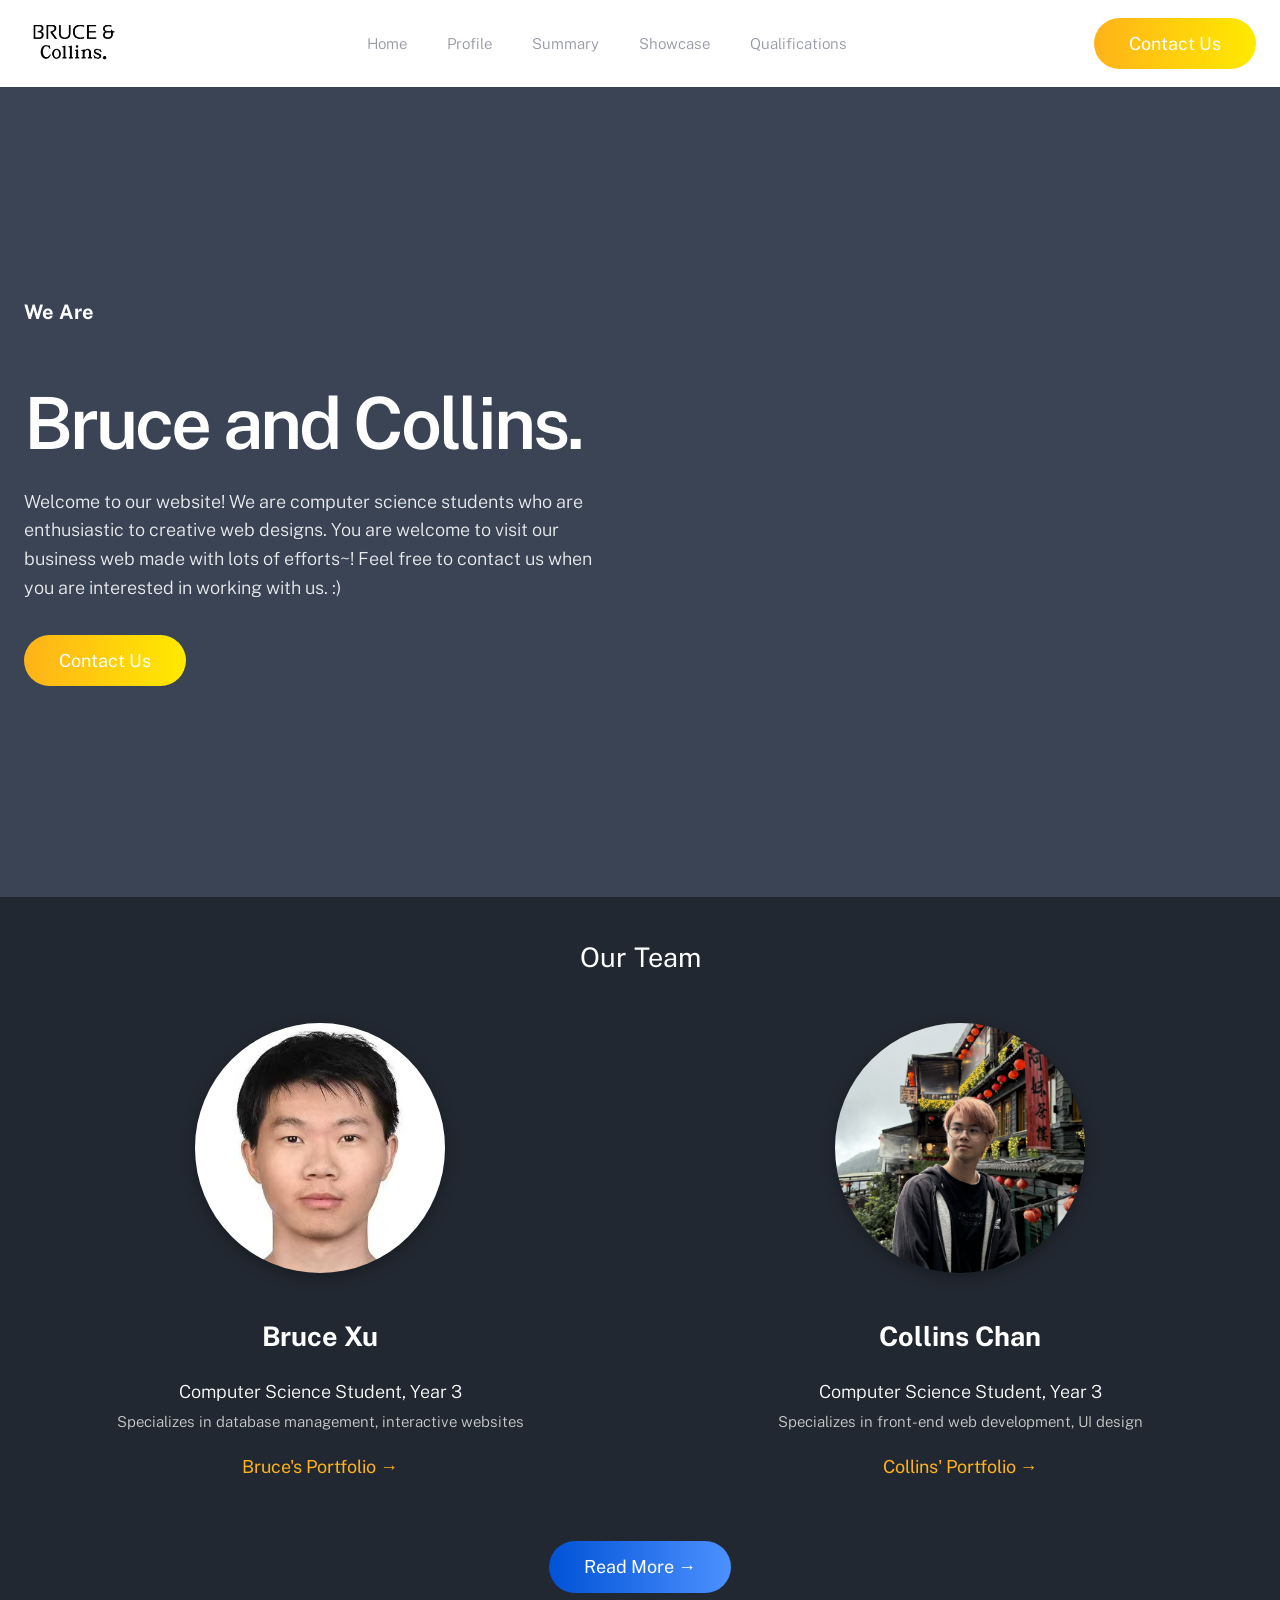
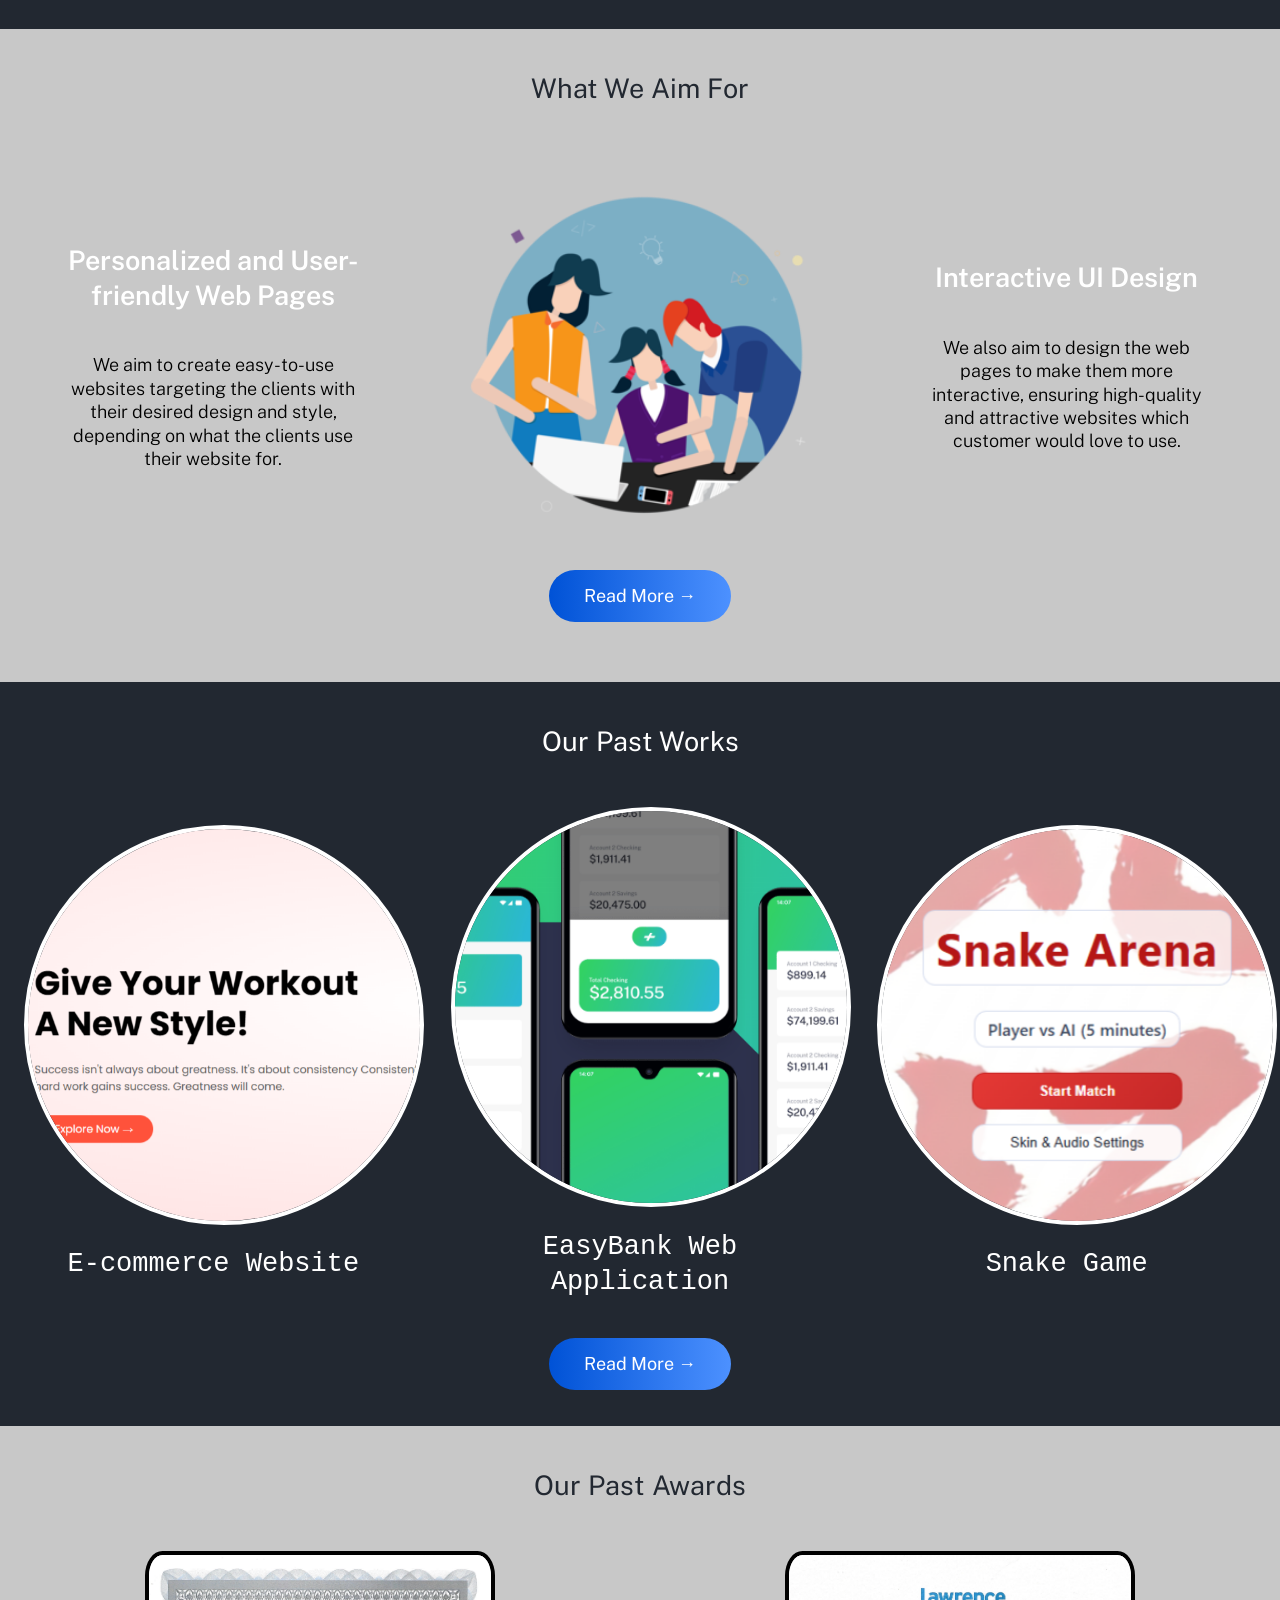
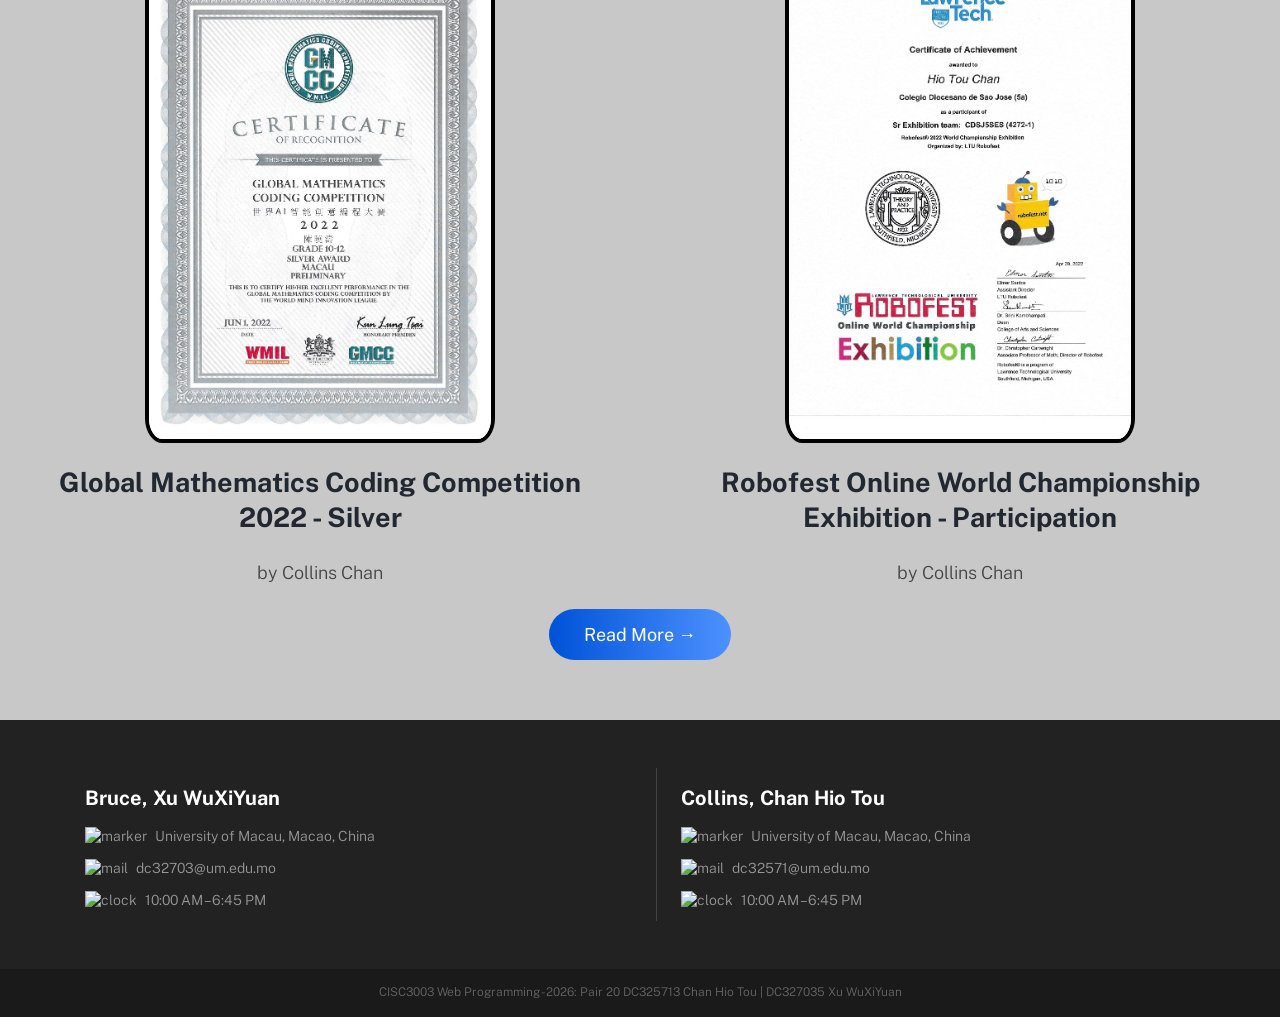
==== index.html @ 2fad0a89 "Add files via upload" ====
<!DOCTYPE html>
<html lang="en">
<head>
    <meta charset="UTF-8">
    <meta name="viewport" content="width=device-width, initial-scale=1.0">
    <link rel="stylesheet" href="./../css/CISC3003-PairAssgn-Pair20-home.css">
    <link href="https://fonts.googleapis.com/css2?family=Public+Sans:wght@300;400&display=swap" rel="stylesheet">
    <link rel="shortcut icon" href="./../images/business/briefcase.png" type="image/x-icon">
    <link href="https://stackpath.bootstrapcdn.com/font-awesome/4.7.0/css/font-awesome.min.css" rel="stylesheet">
    <link rel="stylesheet" href="https://cdnjs.cloudflare.com/ajax/libs/font-awesome/5.15.3/css/all.min.css">
    <title>Our Business Website | Home</title>
</head>
<body>
    <main>
        <header class="header">
            <div class="overlay has-fade">
            
            </div>
            <nav class="container flex flex-jc-sb flex-ai-c">
                <a href="CISC3003-PairAssgn-Pair20-home.html" class="header__logo">
                    <img src="./../images/business/logo.png" alt="Easybank Logo" id="logo">
                </a>

                <a id="btnHamburger" class="header__toggle hide-for-desktop">
                    <span></span>
                    <span></span>
                    <span></span>
                </a>
            
                <div class="header__links hide-for-mobile">
                    <a href="CISC3003-PairAssgn-Pair20-home.html">Home</a>
                    <a href="CISC3003-PairAssgn-Pair20-profile.html">Profile</a>
                    <a href="CISC3003-PairAssgn-Pair20-summary.html">Summary</a>
                    <a href="CISC3003-PairAssgn-Pair20-showcase.html">Showcase</a>
                    <a href="CISC3003-PairAssgn-Pair20-qualification.html">Qualifications</a>
                </div>

                <a href="CISC3003-PairAssgn-Pair20-contact.html" class="btn header__cta hide-for-mobile">Contact Us</a>
            </nav>

            <div class="header__menu has-fade">
                <a href="CISC3003-PairAssgn-Pair20-home.html">Home</a>
                <a href="CISC3003-PairAssgn-Pair20-profile.html">Profile</a>
                <a href="CISC3003-PairAssgn-Pair20-summary.html">Summary</a>
                <a href="CISC3003-PairAssgn-Pair20-showcase.html">Showcase</a>
                <a href="CISC3003-PairAssgn-Pair20-qualification.html">Qualifications</a>
            </div>
        </header>

        <section class="hero" id="hero">
            <div class="bg bg-image" style="background-image: url(https://caseprom.com/wp-content/uploads/2024/09/708b6323bd3a5715b8294420d6607a71.jpg)"></div>
            <div class="bg-overlay"></div>
            <div class="auto-container">
                <div class="content-box">
                    <span class="hero-top">We Are</span>
                    <h1 class="hero-title">Bruce and Collins.</h1>
                    <div class="hero-desc">
                        Welcome to our website! We are computer science students who are enthusiastic to creative web designs. You are welcome to visit our business web made with lots of efforts~! Feel free to contact us when you are interested in working with us. :)
                    </div>
                    <a href="CISC3003-PairAssgn-Pair20-contact.html" class="btn hero__cta">Contact Us</a>
                </div>
            </div>
        </section>
        
        <section class="about">
        	<h1 class="title-dark">Our Team</h1>
        	<div class="row">
        		<div class="col-2">
        			<img class="profile-img" src="./../images/business/BruceProfile.jpg" alt="Bruce's Picture">
        			<h2 class="profile-name">Bruce Xu</h2>
        			<p>Computer Science Student, Year 3</p>
        			<small>Specializes in database management, interactive websites</small>
        			<a href="./../Bruce-portfolio-site/index.html">Bruce's Portfolio &#8594;</a>
        		</div>
        		<div class="col-2">
        			<img class="profile-img" src="./../Collins-portfolio-site/assets/about-pic.jpg" alt="Collins' Picture">
        			<h2 class="profile-name">Collins Chan</h2>
        			<p>Computer Science Student, Year 3</p>
        			<small>Specializes in front-end web development, UI design</small>
        			<a href="./../Collins-portfolio-site/CISC3003-IndAssgn-home.html">Collins' Portfolio &#8594;</a>
        		</div>
        	</div>
            <br><br>
            <a class="other__cta" href="CISC3003-PairAssgn-Pair20-profile.html">Read More &#8594;</a>
        </section>

        <section class="summary">
            <h1 class="title-light">What We Aim For</h1>
            <div class="row">
                <div class="col-3">
                    <h2 class="subtitle-light">Personalized and User-friendly Web Pages</h2>
                    <p class="desc-black">We aim to create easy-to-use websites targeting the clients with their desired design and style, depending on what the clients use their website for.</p>
                </div>
                <div class="col-3">
                    <img src="./../images/business/discussion.png" alt="aim">
                </div>
                <div class="col-3">
                    <h2 class="subtitle-light">Interactive UI Design</h2>
                    <p class="desc-black">We also aim to design the web pages to make them more interactive, ensuring high-quality and attractive websites which customer would love to use.</p>
                </div>
            </div>
            <a class="other__cta" href="CISC3003-PairAssgn-Pair20-summary.html">Read More &#8594;</a>
        </section>

        <section class="showcase">
            <h1 class="title-dark">Our Past Works</h1>
            <div class="row">
                <div class="col-3 offer">
                    <a href="CISC3003-PairAssgn-Pair20-showcase.html#ecommerce"><img class="offer-img" src="./../images/business/Project_1_home.png" alt="offer_1"></a>
                    <h2 class="offer-name">E-commerce Website</h2>
                </div>
                <div class="col-3 offer">
                    <a href="CISC3003-PairAssgn-Pair20-showcase.html#easybank"><img class="offer-img" src="./../images/business/EasyBank_home.png" alt="offer_1"></a>
                    <h2 class="offer-name">EasyBank Web Application</h2>
                </div>
                <div class="col-3 offer">
                    <a href="CISC3003-PairAssgn-Pair20-showcase.html#snakeGame"><img class="offer-img" src="./../images/business/snakeGame_home.png" alt="offer_1"></a>
                    <h2 class="offer-name">Snake Game</h2>
                </div>
            </div>
            <a class="other__cta" href="CISC3003-PairAssgn-Pair20-showcase.html">Read More &#8594;</a>
        </section>
        
        <section class="qualification">
        	<h1 class="title-light">Our Past Awards</h1>
        	<div class="row">
        		<div class="col-2">
        			<img class="award-img" src="./../images/business/GMCC2022_Silver.jpg" alt="award 1">
        			<h2 style="color: #222831;">Global Mathematics Coding Competition 2022 - Silver</h2>
        			<p style="color: #464646;">by Collins Chan</p>
        		</div>
        		<div class="col-2">
        			<img class="award-img" src="./../images/business/Robofest.jpg" alt="award 1">
        			<h2 style="color: #222831;">Robofest Online World Championship Exhibition - Participation</h2>
        			<p style="color: #464646;">by Collins Chan</p>
        		</div>
        	</div>
        	<a class="other__cta" href="CISC3003-PairAssgn-Pair20-qualification.html">Read More &#8594;</a>
        </section>

        <footer id="footer-2-cols" class="site-footer">
            <div id="footer-container">
                <div id="footer-grid">
                	<div id="left-footer-section" class="footer-section">
                    	<div class="footer-information">
                        	<h2>Bruce, Xu WuXiYuan</h2>
                        	<p><img src="https://img.icons8.com/ios-filled/12/999999/marker.png" alt="marker"> University of Macau, Macao, China</p>
                        	<p><img src="https://img.icons8.com/ios-filled/12/999999/mail.png" alt="mail"> dc32703@um.edu.mo</p>
                        	<p><img src="https://img.icons8.com/ios-filled/12/999999/clock.png" alt="clock"> 10:00 AM – 6:45 PM</p>
                    	</div>
                	</div>
                	<div id="right-footer-section" class="footer-section">
                    	<div class="footer-information">
                        	<h2>Collins, Chan Hio Tou</h2>
                        	<p><img src="https://img.icons8.com/ios-filled/12/999999/marker.png" alt="marker"> University of Macau, Macao, China</p>
                        	<p><img src="https://img.icons8.com/ios-filled/12/999999/mail.png" alt="mail"> dc32571@um.edu.mo</p>
                        	<p><img src="https://img.icons8.com/ios-filled/12/999999/clock.png" alt="clock"> 10:00 AM – 6:45 PM</p>
                    	</div>
                	</div>
            	</div>
            </div>
        </footer>

        <footer id="footer" class="end-footer">
            CISC3003 Web Programming - 2026: Pair 20 DC325713 Chan Hio Tou | DC327035 Xu WuXiYuan
        </footer>
    </main>
    <script src="./../js/hamburger.js"></script>
</body>
</html>
---- css/CISC3003-PairAssgn-Pair20-home.css ----
html {
    font-size: 100%;
    box-sizing: border-box;
    background-color: hsl(0, 0%, 100%);
    overflow-x: hidden;
    scroll-behavior: smooth;
}

*, *::before, *::after {
    box-sizing: inherit;
}

body {
    margin: 0;
    padding: 0;
    font-family: "Public Sans", sans-serif;
    font-size: 1rem;
    font-weight: 300;
    color: hsl(233, 8%, 62%);
    line-height: 1.3;
}

@media (min-width: 64em) {
    body { font-size: 1.125rem; }
}

body.noscroll { overflow: hidden; }

a, a:visited, a:hover { text-decoration: none; }

/* Layout & Utility Classes */
.container {
    padding-left: 1.5rem;
    padding-right: 1.5rem;
    max-width: 81.25rem;
    margin: 0 auto;
}

.flex { display: flex; }
.flex-jc-sb { justify-content: space-between; }
.flex-jc-c { justify-content: center; }
.flex-ai-c { align-items: center; }

/* Buttons */
button, .btn {
    display: inline-block;
    padding: 0.875rem 2.1875rem;
    background: linear-gradient(to right, hsl(40, 100%, 55%), hsl(55, 100%, 50%));
    border: 0;
    border-radius: 50px;
    cursor: pointer;
    color: hsl(0, 0%, 100%);
    font-weight: 400;
    text-align: center;
    transition: opacity 300ms ease-in-out, transform 300ms ease-in-out;
}

button:hover, .btn:hover {
    opacity: 0.8;
    transform: scale(1.05);
}

/* Visibility Utilities */
@media (max-width: 63.9375em) {
    .hide-for-mobile { display: none !important; }
}
@media (min-width: 64em) {
    .hide-for-desktop { display: none !important; }
}



.has-fade { visibility: hidden; }

@keyframes fade-in {
    from { visibility: hidden; opacity: 0; }
    1% { visibility: visible; opacity: 0; }
    to { visibility: visible; opacity: 1; }
}
.fade-in { animation: fade-in 200ms ease-in-out forwards; }

@keyframes fade-out {
    from { visibility: visible; opacity: 1; }
    99% { visibility: visible; opacity: 0; }
    to { visibility: hidden; opacity: 0; }
}
.fade-out { animation: fade-out 200ms ease-in-out forwards; }

@keyframes fadeInUp {
    from {
        opacity: 0;
        transform: translate3d(0, 40px, 0);
    }
    to {
        opacity: 1;
        transform: translate3d(0, 0, 0);
    }
}

@keyframes fadeInRight {
    from {
        opacity: 0;
        transform: translate3d(-40px, 0, 0);
    }
    to {
        opacity: 1;
        transform: translate3d(0, 0, 0);
    }
}



.header {
    position: relative;
    z-index: 999;
}

.header .overlay {
    opacity: 0;
    position: fixed;
    top: 0; right: 0; bottom: 0; left: 0;
    background-image: linear-gradient(hsl(233, 100%, 75%), transparent);
    z-index: 998;
}

.header nav {
    position: relative;
    z-index: 1001;
    background-color: hsl(0, 0%, 100%);
    padding-top: 1.0625rem;
    padding-bottom: 1.0625rem;
}

.header__logo img { height: 2.5rem; }
@media (min-width: 64em) {
    .header__logo img { height: 3rem; }
}

/* Hamburger Toggle */
.header__toggle > span {
    display: block;
    width: 26px;
    height: 2px;
    background-color: hsl(233, 26%, 24%);
    transition: all 300ms ease-in-out;
    transform-origin: 5px 1px;
}
.header__toggle > span:not(:last-child) { margin-bottom: 4px; }

/* Open State Animations */
.header.open .header__toggle > span:first-child { transform: rotate(45deg); }
.header.open .header__toggle > span:nth-child(2) { opacity: 0; }
.header.open .header__toggle > span:last-child { transform: rotate(-45deg); }

/* Mobile Menu Dropdown */
.header__menu {
    background: hsl(0, 0%, 100%);
    margin-top: 1.5rem;
    padding: 1.625rem;
    border-radius: 5px;
    position: absolute;
    width: calc(100% - 3rem);
    left: 50%;
    transform: translateX(-50%);
    z-index: 1000;
}
.header__menu a {
    display: block;
    color: hsl(233, 26%, 24%);
    padding: 0.625rem;
    text-align: center;
    font-size: 1.125rem;
}

/* Desktop Links (Centered dynamically) */
.header__links {
    display: flex;
    justify-content: center; /* Centers links between logo and CTA */
    align-items: center;
    flex: 1; 
}
.header__links a {
    position: relative;
    font-size: 0.9375rem;
    color: hsl(233, 8%, 62%);
    transition: color 300ms ease-in-out;
    margin: 0 1.25rem;
}
.header__links a::before {
    content: "";
    display: block;
    position: absolute;
    height: 5px;
    left: 0; 
    right: 0; 
    bottom: -10px;
    background: linear-gradient(to right, hsl(40, 100%, 55%), hsl(55, 100%, 50%));
    opacity: 0;
    transition: opacity 300ms ease-in-out;
}
.header__links a:hover { color: hsl(233, 26%, 24%); }
.header__links a:hover::before { opacity: 1; }



.hero {
    position: relative;
    min-height: 500px;
    height: 90vh;
    display: flex;
    align-items: center; /* Vertically centers content on all devices */
}

.bg {
    position: absolute;
    inset: 0;
    background-repeat: no-repeat;
    background-position: center;
    background-size: cover;
    z-index: -2;
}

.bg-overlay {
    position: absolute;
    inset: 0;
    background-color: #3A4454; /* Creates text readability */
    mix-blend-mode: multiply;
    z-index: -1;
}

.auto-container {
    width: 100%;
    padding: 0 1.5rem;
    margin: 0 auto;
    max-width: 81.25rem;
}

.content-box {
    text-align: center;
    color: #fff;
    max-width: 100%;
}
@media (min-width: 64em) {
    .content-box {
        text-align: left;
        max-width: 600px;
    }
}

.hero-top {
    display: block;
    font-size: 1.25rem;
    font-weight: 700;
    margin-bottom: 0.5rem;
    color: #fff;
    animation: fadeInUp 1s ease-in-out 0.6s forwards;
}

.hero-title {
    color: #fff;
    font-size: 2.5rem;
    line-height: 1.1;
    letter-spacing: -1px;
    margin-bottom: 1.5rem;
    font-weight: 600;
    animation: fadeInUp 1s ease-in-out 0.6s forwards;
}
@media (min-width: 40em) { .hero-title { font-size: 3.5rem; } }
@media (min-width: 64em) { .hero-title { font-size: 4.5rem; letter-spacing: -3px; } }

.hero-desc {
    color: rgba(255, 255, 255, 0.9);
    margin-bottom: 2rem;
    font-size: 1rem;
    line-height: 1.6;
    animation: fadeInUp 1s ease-in-out 0.6s forwards;
}
@media (min-width: 40em) { .hero-desc { font-size: 1.125rem; } }

.hero__cta {
    animation: fadeInUp 1s ease-in-out 0.6s forwards;
}

/* About Our Team*/

.about, .showcase {
	background: #222831;
	padding-top: 20px;
	padding-bottom: 36px;
	text-align: center;
	color: white;
}

.title-dark {
	color: white;
	margin-bottom: 3rem;
	font-weight: 400;
}

.other__cta {
    display: inline-block;
    padding: 0.875rem 2.1875rem;
    background: linear-gradient(to right, hsl(217, 100%, 42%), hsl(217, 100%, 65%));
    border: 0;
    border-radius: 50px;
    cursor: pointer;
    color: hsl(0, 0%, 100%);
    font-weight: 400;
    text-align: center;
    animation: fadeInRight 300ms ease-in-out;
    animation-timeline: view();
    animation-range: entry 0% cover 20%;
    margin-top: 1rem;
}

.summary, .qualification {
    background: #c8c8c8;
	padding-top: 20px;
	padding-bottom: 60px;
	text-align: center;
	color: white;
}

.title-light {
    color: #222831;
    margin-bottom: 3rem;
    font-weight: 400;
}

.row {
	display: flex;
	flex-wrap: wrap;
	align-items: center;
	justify-content: center;
	gap: 3rem;
	max-width: 81.25rem;
	margin: 0 auto;
	padding: 0 1.5rem;
}

.col-2 {
	flex-basis: 100%;
	min-width: 280px;
	display: flex;
	flex-direction: column;
    align-items: center;
	text-align: center;
}
@media (min-width: 40em) {
	.col-2 {
		flex: 1;
	}
}

.col-2 h2 {
    color: #fff;
    margin-bottom: 0.5rem;
}

.col-2 p {
    margin-bottom: 0.5rem;
    font-size: 1.125rem;
}

.col-2 small {
    display: block;
    margin-bottom: 1.5rem;
    color: #cccccc; /* Light gray for the sub-description */
}

.col-2 a {
    color: hsl(40, 100%, 55%); /* Matches your gradient theme */
    font-weight: 400;
    transition: color 300ms ease-in-out;
}

.col-2 a:hover {
    color: hsl(55, 100%, 50%);
}

.profile-img {
	max-width: 250px;
	border-radius: 50%;
	margin-bottom: 1.5rem;
	box-shadow: 0px 4px 15px rgba(0, 0, 0, 0.3);
}

.desc-black {
    color: black;
    padding: 0 2.5rem;
}

.col-3 {
    flex-basis: 100%;
    min-width: 280px;
	display: flex;
	flex-direction: column;
    align-items: center;
}
@media (min-width: 64em) {
    .col-3 {
        flex-basis: 33%;
        flex: 1;
        min-width: 280px;
	    display: flex;
	    flex-direction: column;
    }
}

.col-3 img {
    width: 400px;
}

.subtitle-light {
    color: #ffffff;
    font-weight: 600;
}

.offer-name {
    text-align: center;
    font-family: 'Roboto Sans', monospace;
    font-weight: 400;
}

.offer-img {
    width: 300px;
    border-radius: 50%;
    border: 4px solid white;
    margin: 0 auto;
    display: block;
    transition: transform 0.25s ease-in-out;
    cursor: pointer;
}
.offer-img:hover {transform: scale(1.05);}

@media (min-width: 64em) {
    .offer {
        display: block;
    }
}

.award-img {
	max-width: 350px;
	margin: 0 auto;
	display: block;
	border: 4px solid black;
	border-radius: 5%;
}


.site-footer {
    padding: 3rem 1.5rem;
    background: #222222;
    color: #999999;
    font-size: 0.875rem;
    text-align: center;
}

#footer-container {
    max-width: 69.375rem;
    margin: 0 auto;
}

/* Stacks on mobile, sides-by-side on tablet/desktop */
#footer-grid {
    display: flex;
    flex-direction: column;
    gap: 2rem;
}
@media (min-width: 40em) {
    .site-footer { text-align: left; }
    #footer-grid {
        flex-direction: row;
        justify-content: space-between;
    }
    #left-footer-section, #right-footer-section { flex: 1; }
    #left-footer-section { padding-right: 1.5rem; }
    #right-footer-section { padding-left: 1.5rem; border-left: 1px solid #444; }
}

.footer-information h2 {
    color: hsl(0, 0%, 100%);
    font-size: 1.25rem;
    margin-bottom: 1rem;
}

.footer-information p {
    display: flex;
    align-items: center;
    justify-content: center;
    margin-bottom: 0.75rem;
}

.footer-information p img { margin-right: 0.5rem; }

@media (min-width: 40em) {
    .footer-information p { justify-content: flex-start; }
}

.end-footer {
    background-color: #1a1a1a;
    color: #666;
    text-align: center;
    padding: 1rem;
    font-size: 0.75rem;
}
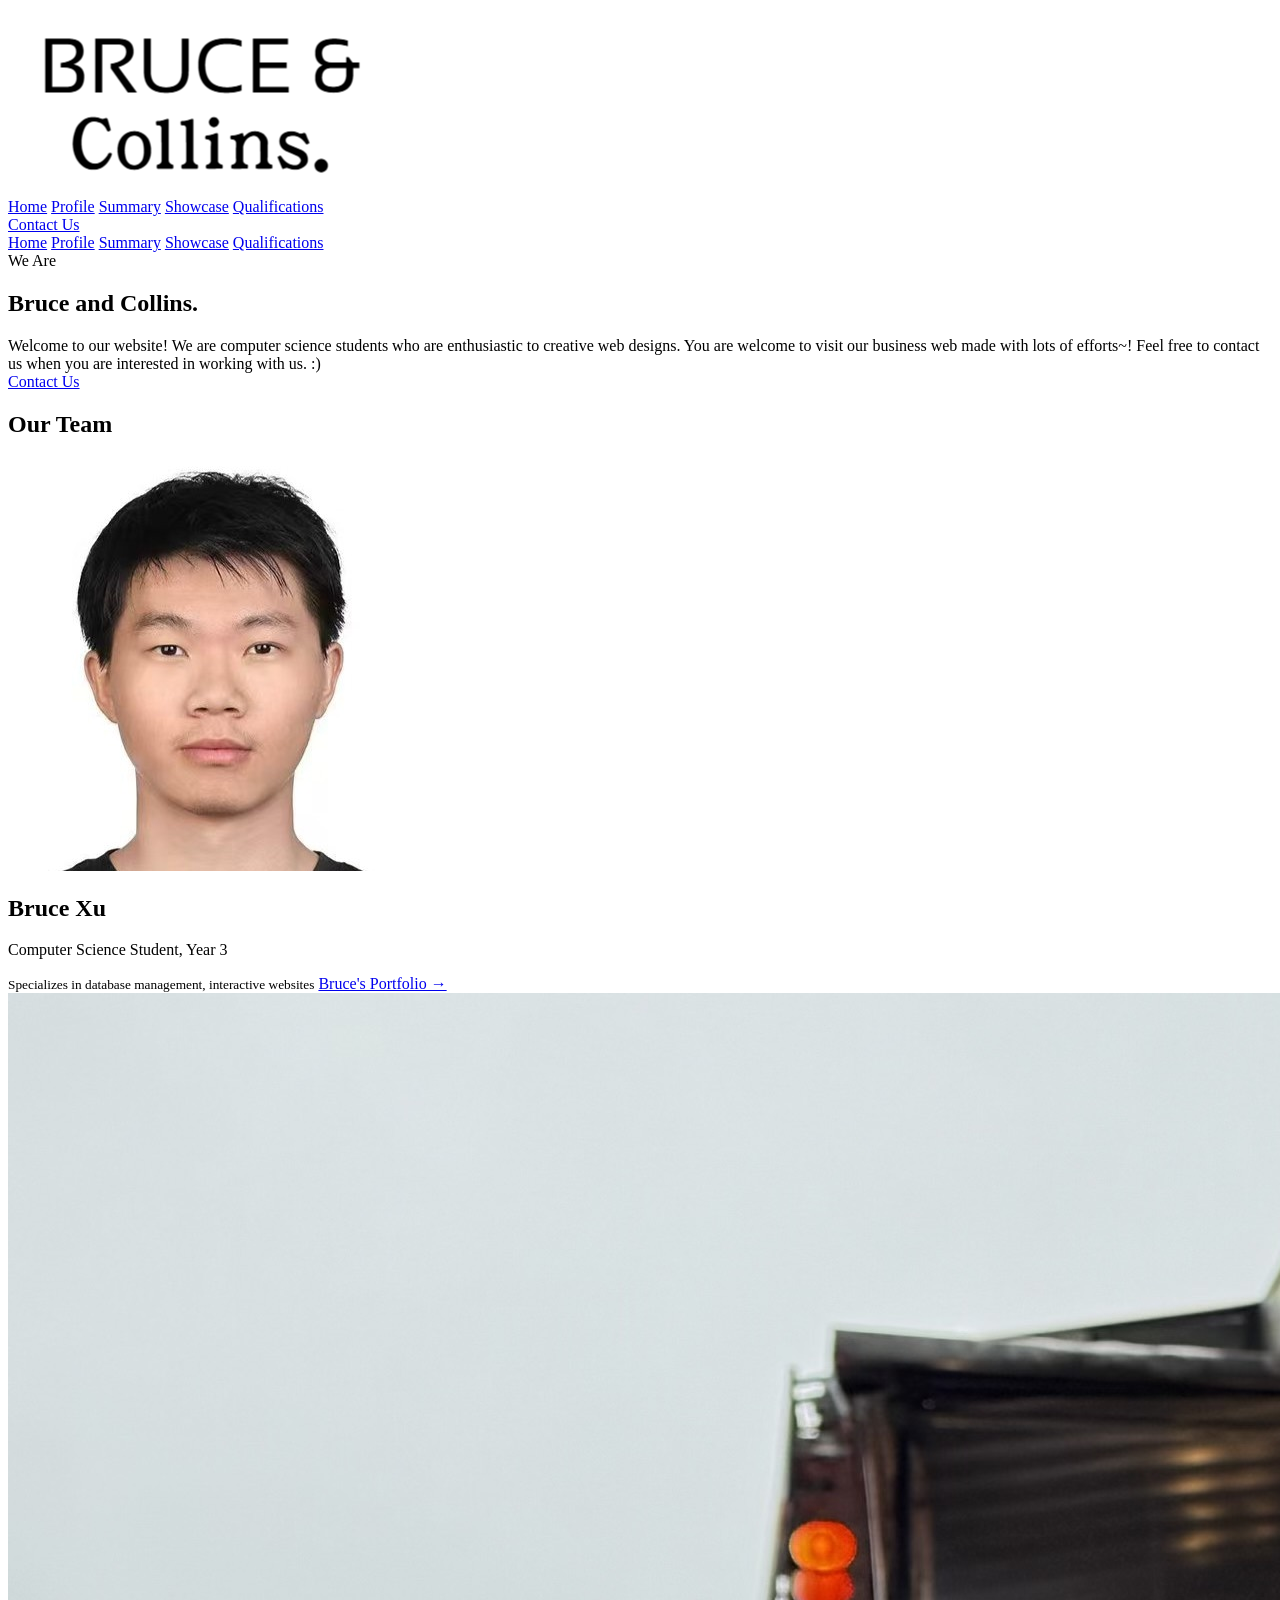
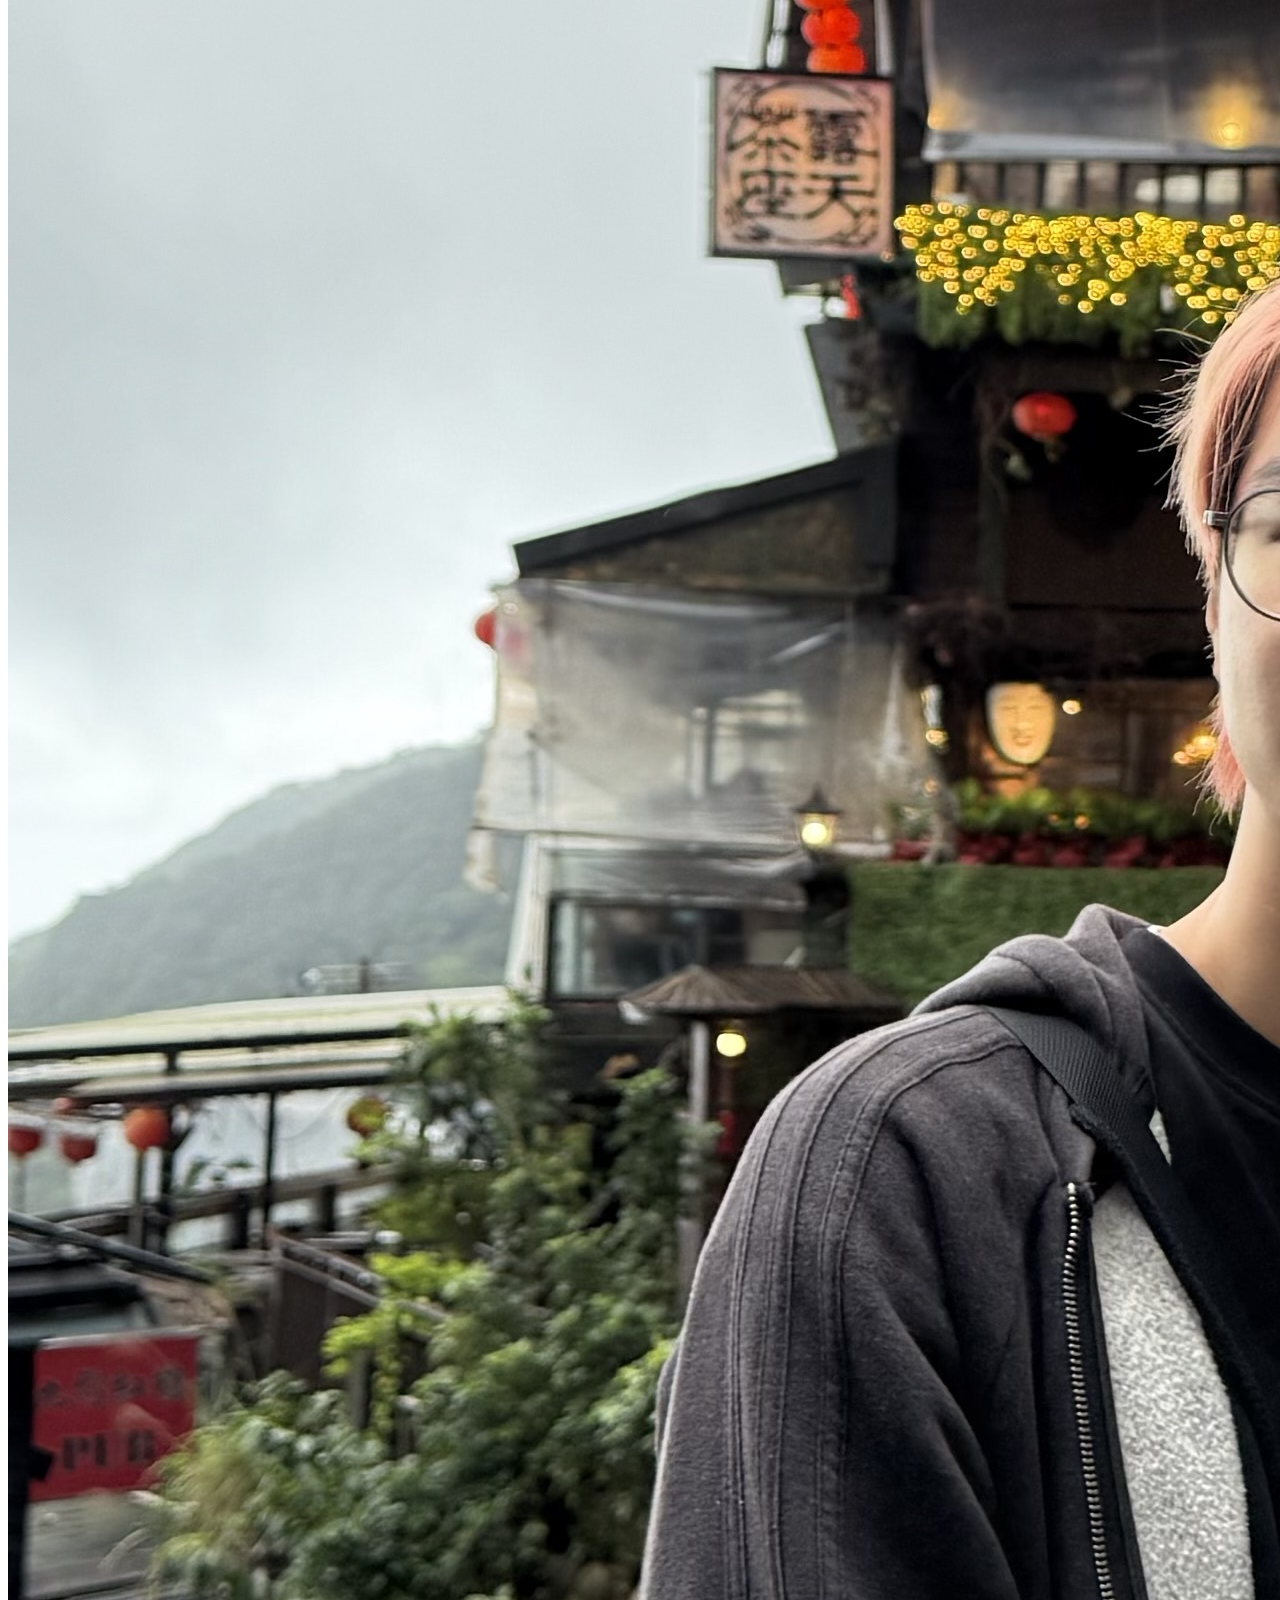
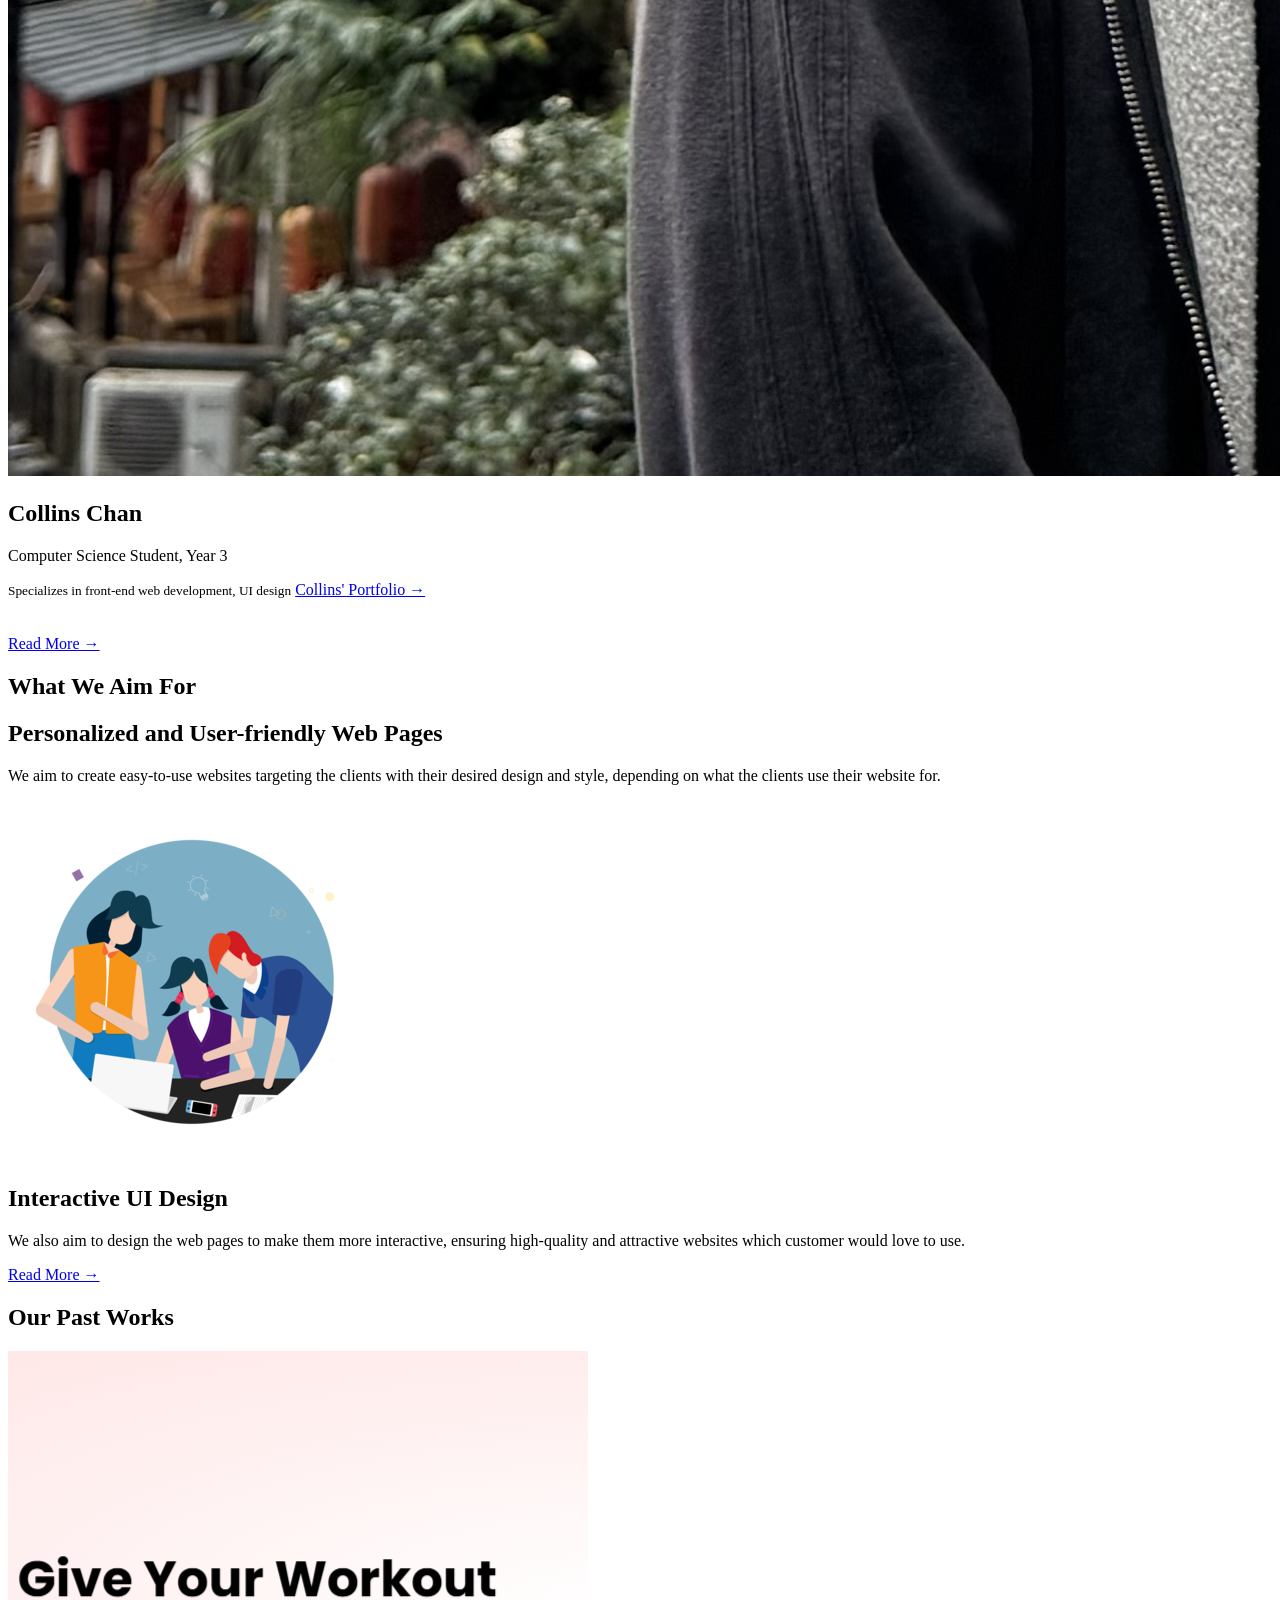
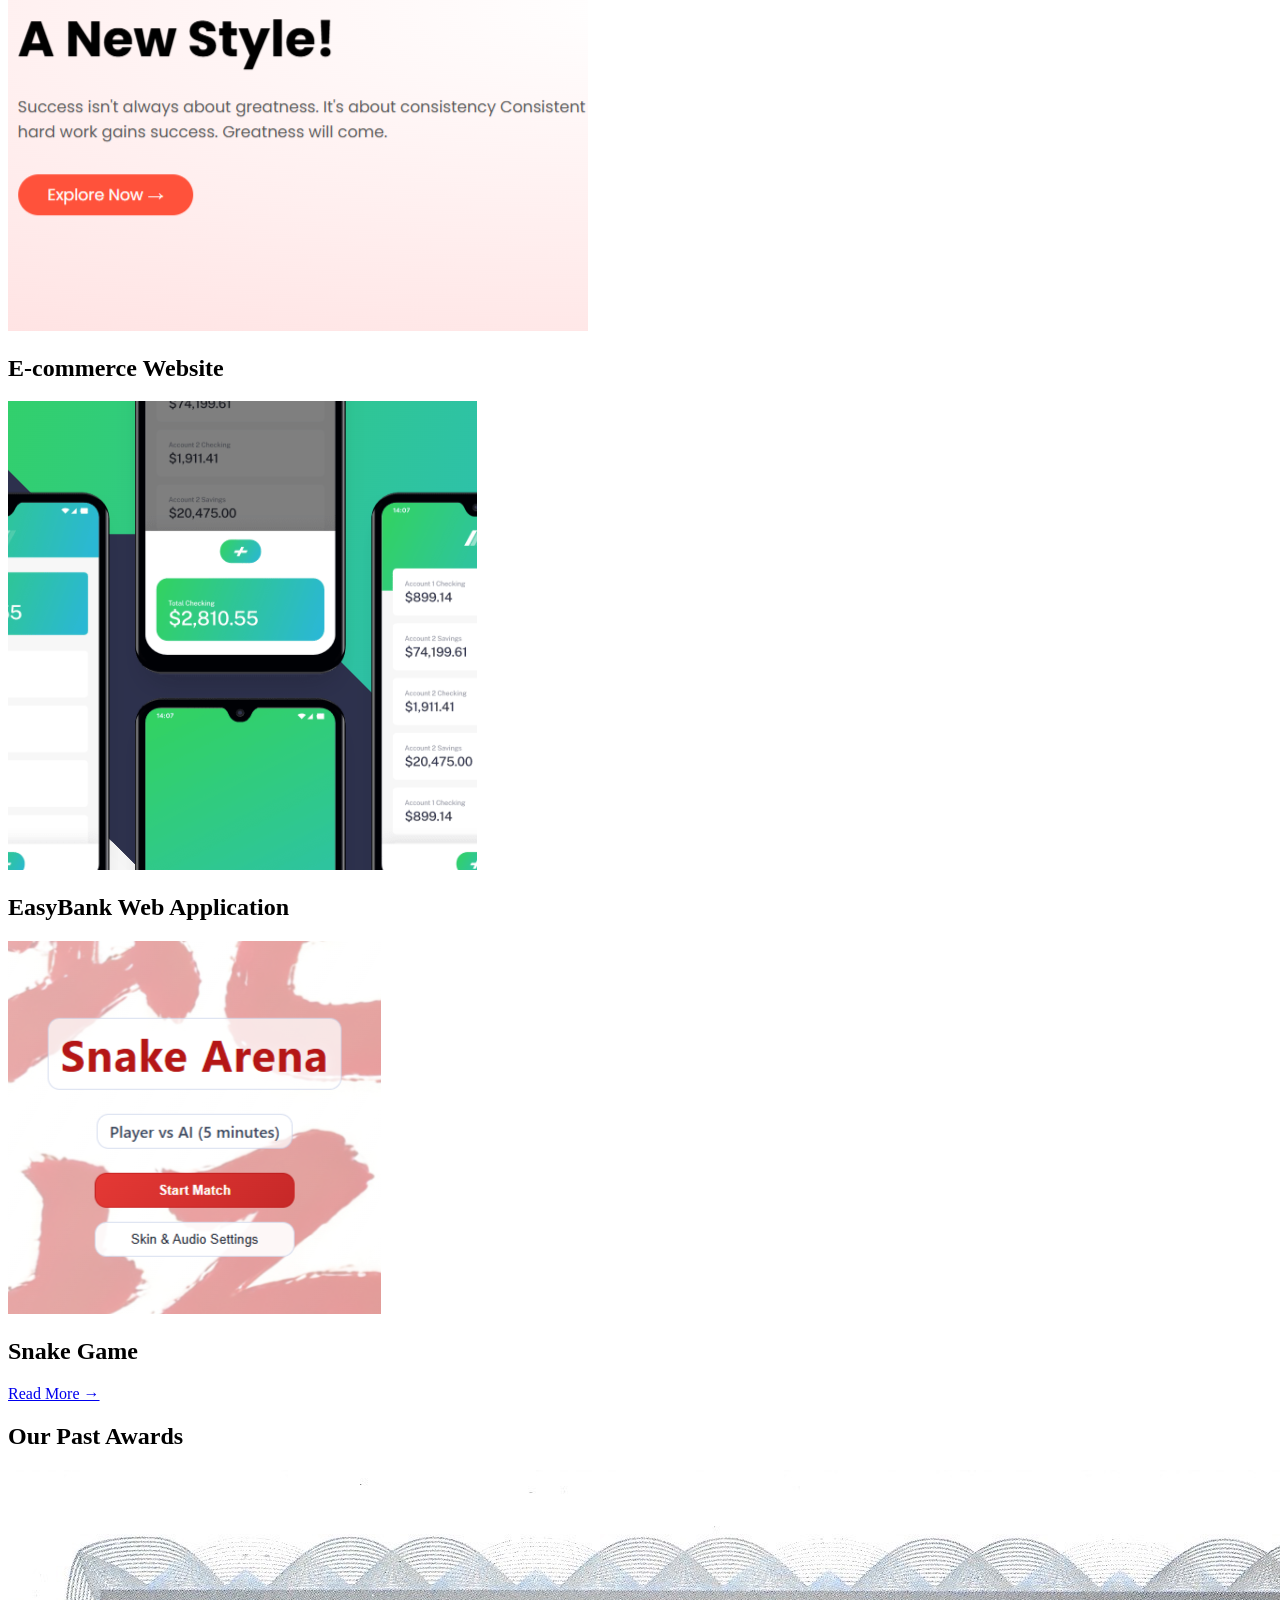
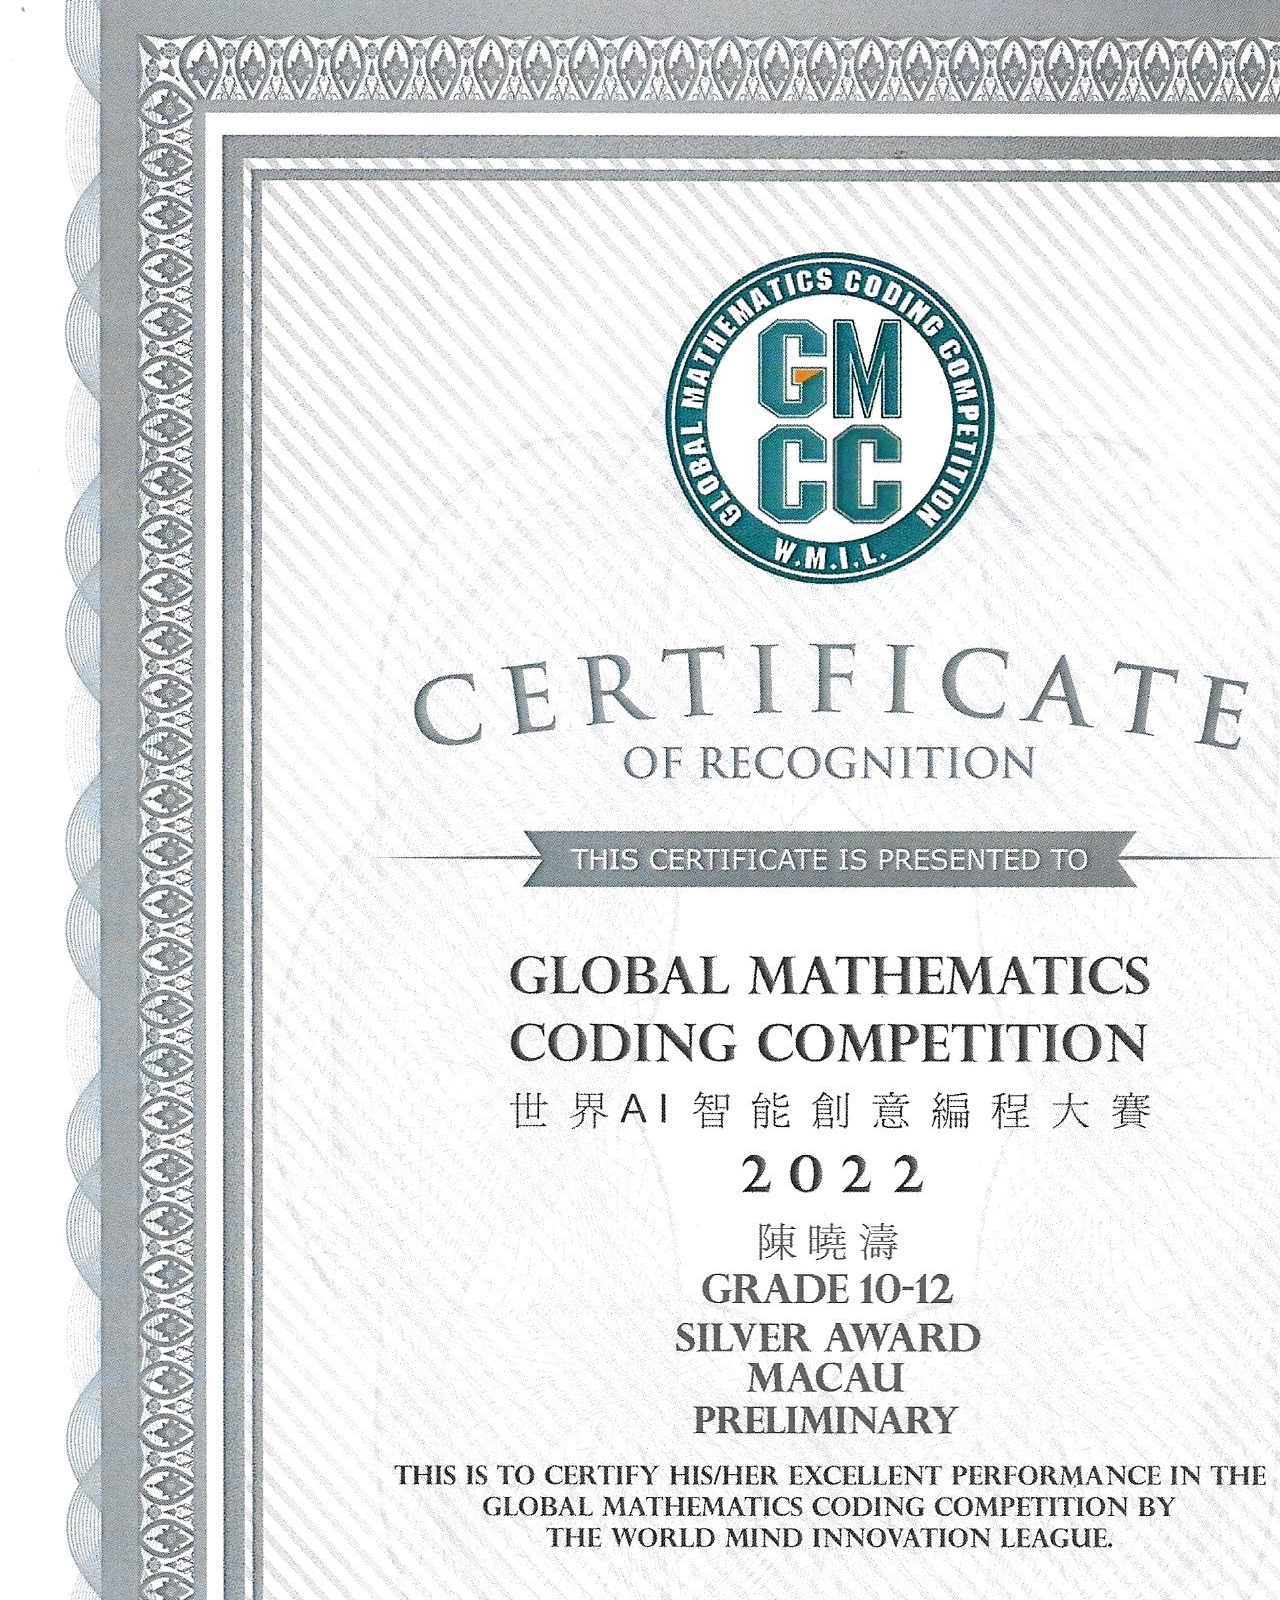
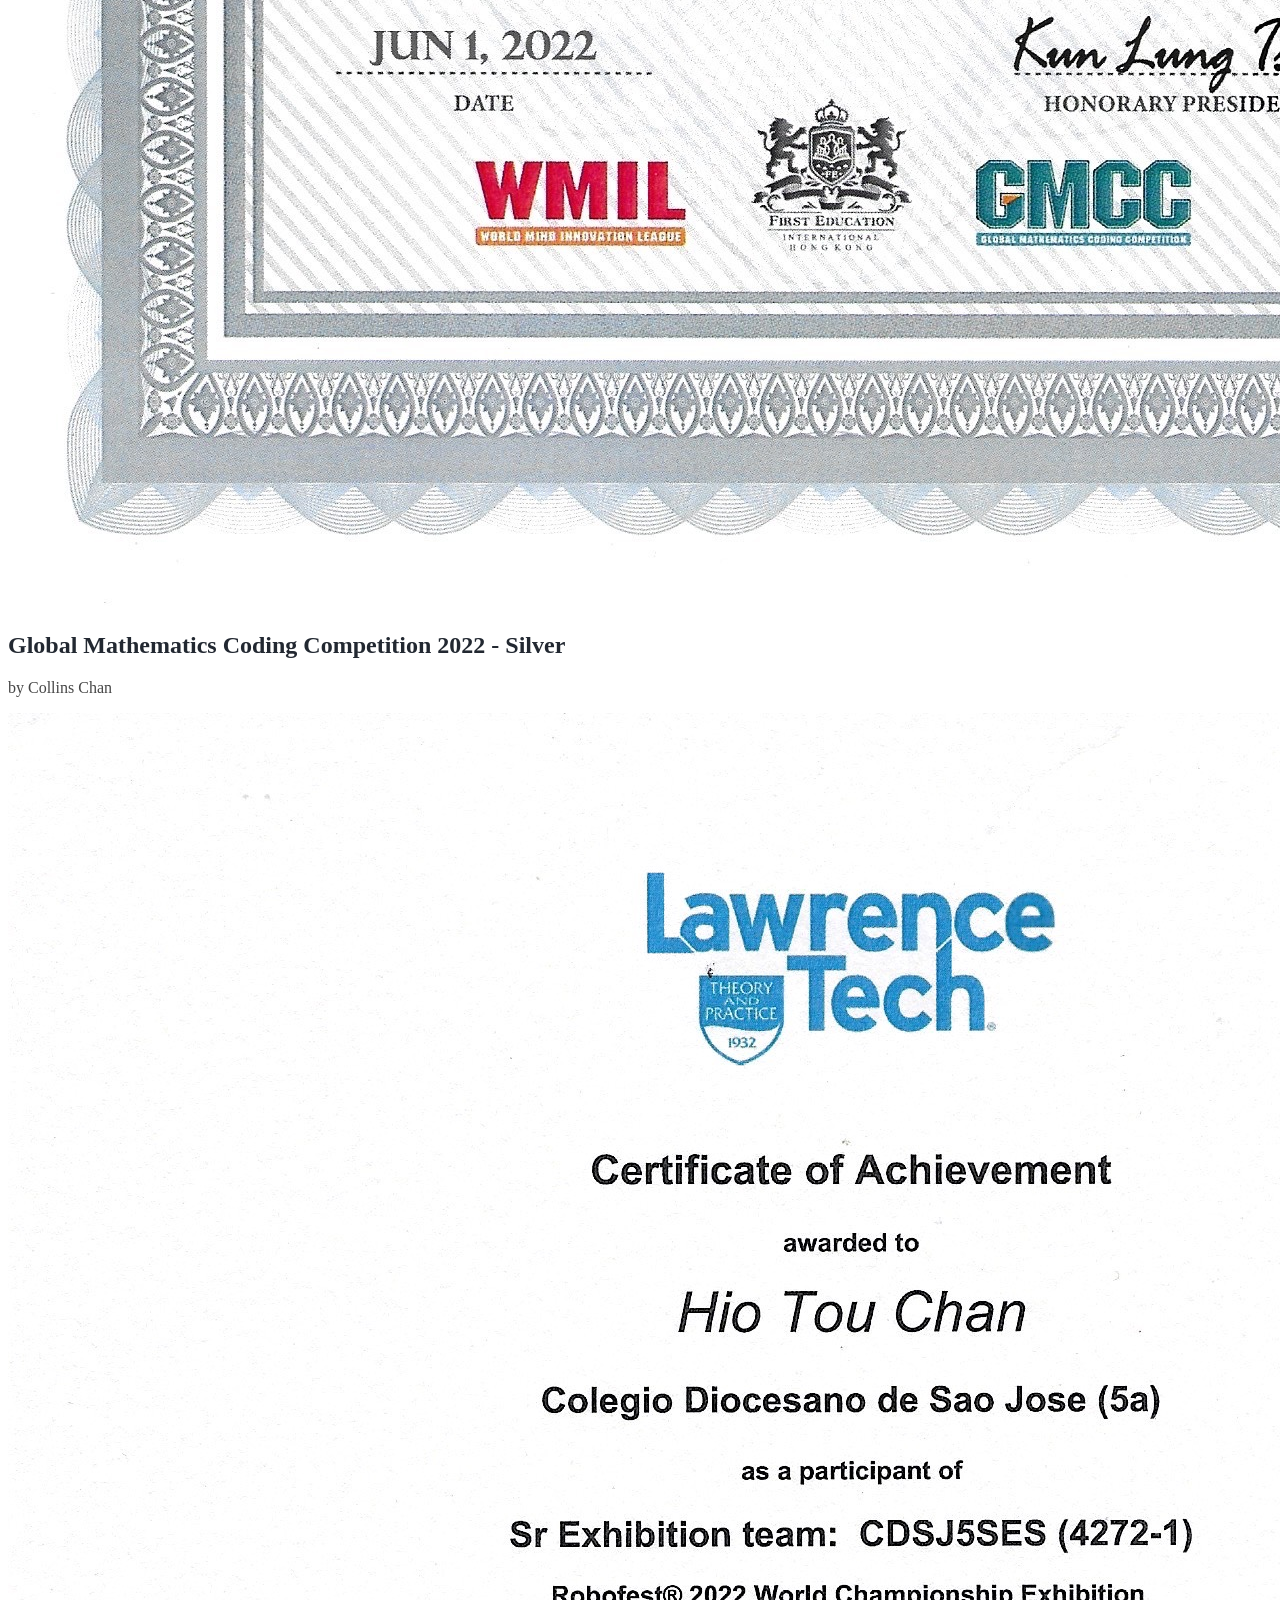
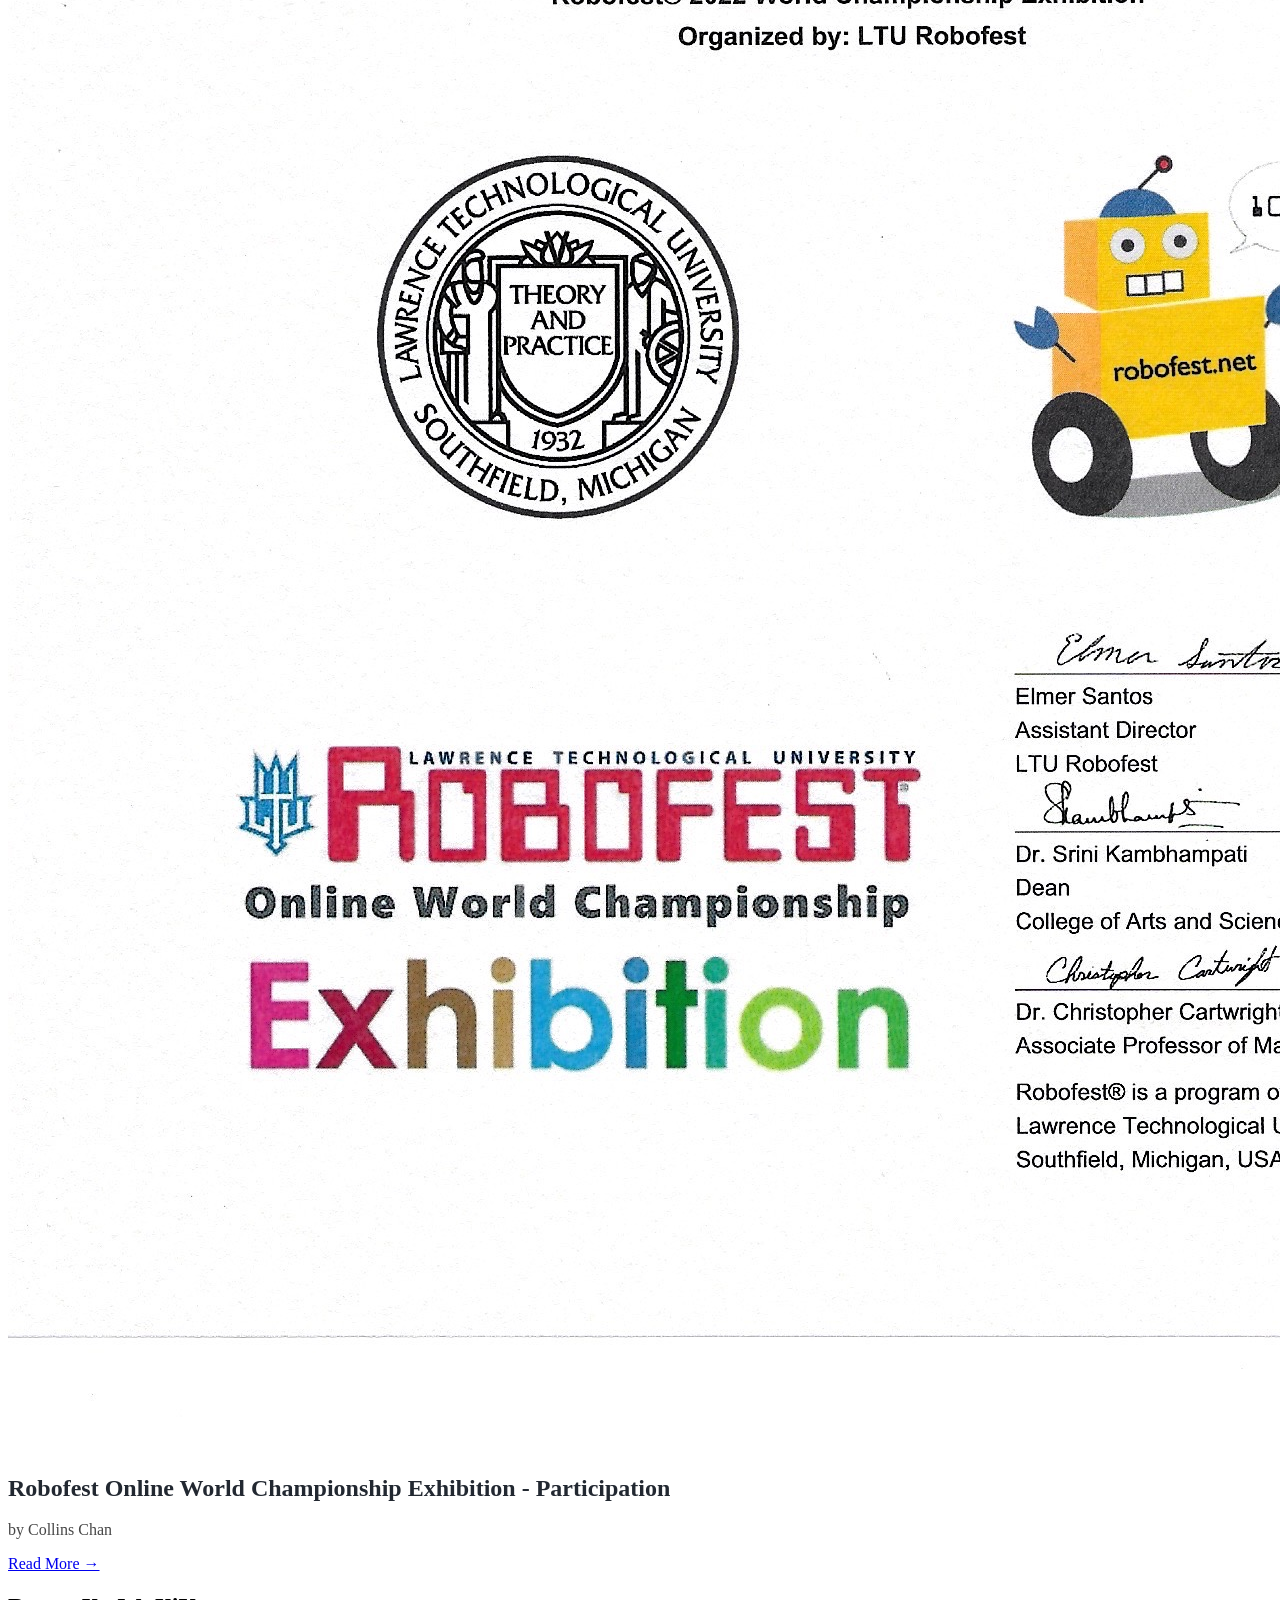
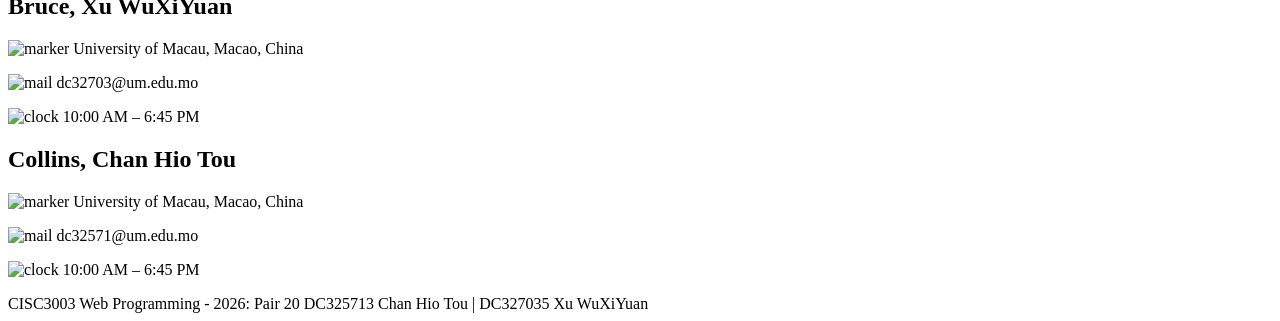
==== commit 3422740e: "Fix HTML structure and update file paths" ====
--- a/index.html
+++ b/index.html
@@ -3,9 +3,9 @@
 <head>
     <meta charset="UTF-8">
     <meta name="viewport" content="width=device-width, initial-scale=1.0">
-    <link rel="stylesheet" href="./../css/CISC3003-PairAssgn-Pair20-home.css">
+    <link rel="stylesheet" href="//css/CISC3003-PairAssgn-Pair20-home.css">
     <link href="https://fonts.googleapis.com/css2?family=Public+Sans:wght@300;400&display=swap" rel="stylesheet">
-    <link rel="shortcut icon" href="./../images/business/briefcase.png" type="image/x-icon">
+    <link rel="shortcut icon" href="./images/business/briefcase.png" type="image/x-icon">
     <link href="https://stackpath.bootstrapcdn.com/font-awesome/4.7.0/css/font-awesome.min.css" rel="stylesheet">
     <link rel="stylesheet" href="https://cdnjs.cloudflare.com/ajax/libs/font-awesome/5.15.3/css/all.min.css">
     <title>Our Business Website | Home</title>
@@ -18,7 +18,7 @@
             </div>
             <nav class="container flex flex-jc-sb flex-ai-c">
                 <a href="CISC3003-PairAssgn-Pair20-home.html" class="header__logo">
-                    <img src="./../images/business/logo.png" alt="Easybank Logo" id="logo">
+                    <img src="./images/business/logo.png" alt="Easybank Logo" id="logo">
                 </a>
 
                 <a id="btnHamburger" class="header__toggle hide-for-desktop">
@@ -28,22 +28,22 @@
                 </a>
             
                 <div class="header__links hide-for-mobile">
-                    <a href="CISC3003-PairAssgn-Pair20-home.html">Home</a>
-                    <a href="CISC3003-PairAssgn-Pair20-profile.html">Profile</a>
-                    <a href="CISC3003-PairAssgn-Pair20-summary.html">Summary</a>
-                    <a href="CISC3003-PairAssgn-Pair20-showcase.html">Showcase</a>
-                    <a href="CISC3003-PairAssgn-Pair20-qualification.html">Qualifications</a>
+                    <a href="./business-site/CISC3003-PairAssgn-Pair20-home.html">Home</a>
+                    <a href="./business-site/CISC3003-PairAssgn-Pair20-profile.html">Profile</a>
+                    <a href="./business-site/CISC3003-PairAssgn-Pair20-summary.html">Summary</a>
+                    <a href="./business-site/CISC3003-PairAssgn-Pair20-showcase.html">Showcase</a>
+                    <a href="./business-site/CISC3003-PairAssgn-Pair20-qualification.html">Qualifications</a>
                 </div>
 
-                <a href="CISC3003-PairAssgn-Pair20-contact.html" class="btn header__cta hide-for-mobile">Contact Us</a>
+                <a href="./business-site/CISC3003-PairAssgn-Pair20-contact.html" class="btn header__cta hide-for-mobile">Contact Us</a>
             </nav>
 
             <div class="header__menu has-fade">
-                <a href="CISC3003-PairAssgn-Pair20-home.html">Home</a>
-                <a href="CISC3003-PairAssgn-Pair20-profile.html">Profile</a>
-                <a href="CISC3003-PairAssgn-Pair20-summary.html">Summary</a>
-                <a href="CISC3003-PairAssgn-Pair20-showcase.html">Showcase</a>
-                <a href="CISC3003-PairAssgn-Pair20-qualification.html">Qualifications</a>
+                <a href="./business-site/CISC3003-PairAssgn-Pair20-home.html">Home</a>
+                <a href="./business-site/CISC3003-PairAssgn-Pair20-profile.html">Profile</a>
+                <a href="./business-site/CISC3003-PairAssgn-Pair20-summary.html">Summary</a>
+                <a href="./business-site/CISC3003-PairAssgn-Pair20-showcase.html">Showcase</a>
+                <a href="./business-site/CISC3003-PairAssgn-Pair20-qualification.html">Qualifications</a>
             </div>
         </header>
 
@@ -57,7 +57,7 @@
                     <div class="hero-desc">
                         Welcome to our website! We are computer science students who are enthusiastic to creative web designs. You are welcome to visit our business web made with lots of efforts~! Feel free to contact us when you are interested in working with us. :)
                     </div>
-                    <a href="CISC3003-PairAssgn-Pair20-contact.html" class="btn hero__cta">Contact Us</a>
+                    <a href="./business-site/CISC3003-PairAssgn-Pair20-contact.html" class="btn hero__cta">Contact Us</a>
                 </div>
             </div>
         </section>
@@ -66,22 +66,22 @@
         	<h1 class="title-dark">Our Team</h1>
         	<div class="row">
         		<div class="col-2">
-        			<img class="profile-img" src="./../images/business/BruceProfile.jpg" alt="Bruce's Picture">
+        			<img class="profile-img" src="./images/business/BruceProfile.jpg" alt="Bruce's Picture">
         			<h2 class="profile-name">Bruce Xu</h2>
         			<p>Computer Science Student, Year 3</p>
         			<small>Specializes in database management, interactive websites</small>
-        			<a href="./../Bruce-portfolio-site/index.html">Bruce's Portfolio &#8594;</a>
+        			<a href="./Bruce-portfolio-site/index.html">Bruce's Portfolio &#8594;</a>
         		</div>
         		<div class="col-2">
-        			<img class="profile-img" src="./../Collins-portfolio-site/assets/about-pic.jpg" alt="Collins' Picture">
+        			<img class="profile-img" src="./Collins-portfolio-site/assets/about-pic.jpg" alt="Collins' Picture">
         			<h2 class="profile-name">Collins Chan</h2>
         			<p>Computer Science Student, Year 3</p>
         			<small>Specializes in front-end web development, UI design</small>
-        			<a href="./../Collins-portfolio-site/CISC3003-IndAssgn-home.html">Collins' Portfolio &#8594;</a>
+        			<a href="./Collins-portfolio-site/CISC3003-IndAssgn-home.html">Collins' Portfolio &#8594;</a>
         		</div>
         	</div>
             <br><br>
-            <a class="other__cta" href="CISC3003-PairAssgn-Pair20-profile.html">Read More &#8594;</a>
+            <a class="other__cta" href="./business-site/CISC3003-PairAssgn-Pair20-profile.html">Read More &#8594;</a>
         </section>
 
         <section class="summary">
@@ -92,50 +92,50 @@
                     <p class="desc-black">We aim to create easy-to-use websites targeting the clients with their desired design and style, depending on what the clients use their website for.</p>
                 </div>
                 <div class="col-3">
-                    <img src="./../images/business/discussion.png" alt="aim">
+                    <img src="./images/business/discussion.png" alt="aim">
                 </div>
                 <div class="col-3">
                     <h2 class="subtitle-light">Interactive UI Design</h2>
                     <p class="desc-black">We also aim to design the web pages to make them more interactive, ensuring high-quality and attractive websites which customer would love to use.</p>
                 </div>
             </div>
-            <a class="other__cta" href="CISC3003-PairAssgn-Pair20-summary.html">Read More &#8594;</a>
+            <a class="other__cta" href="./business-site/CISC3003-PairAssgn-Pair20-summary.html">Read More &#8594;</a>
         </section>
 
         <section class="showcase">
             <h1 class="title-dark">Our Past Works</h1>
             <div class="row">
                 <div class="col-3 offer">
-                    <a href="CISC3003-PairAssgn-Pair20-showcase.html#ecommerce"><img class="offer-img" src="./../images/business/Project_1_home.png" alt="offer_1"></a>
+                    <a href="./business-site/CISC3003-PairAssgn-Pair20-showcase.html#ecommerce"><img class="offer-img" src="./../images/business/Project_1_home.png" alt="offer_1"></a>
                     <h2 class="offer-name">E-commerce Website</h2>
                 </div>
                 <div class="col-3 offer">
-                    <a href="CISC3003-PairAssgn-Pair20-showcase.html#easybank"><img class="offer-img" src="./../images/business/EasyBank_home.png" alt="offer_1"></a>
+                    <a href="./business-site/CISC3003-PairAssgn-Pair20-showcase.html#easybank"><img class="offer-img" src="./../images/business/EasyBank_home.png" alt="offer_1"></a>
                     <h2 class="offer-name">EasyBank Web Application</h2>
                 </div>
                 <div class="col-3 offer">
-                    <a href="CISC3003-PairAssgn-Pair20-showcase.html#snakeGame"><img class="offer-img" src="./../images/business/snakeGame_home.png" alt="offer_1"></a>
+                    <a href="./business-site/CISC3003-PairAssgn-Pair20-showcase.html#snakeGame"><img class="offer-img" src="./../images/business/snakeGame_home.png" alt="offer_1"></a>
                     <h2 class="offer-name">Snake Game</h2>
                 </div>
             </div>
-            <a class="other__cta" href="CISC3003-PairAssgn-Pair20-showcase.html">Read More &#8594;</a>
+            <a class="other__cta" href="./business-site/CISC3003-PairAssgn-Pair20-showcase.html">Read More &#8594;</a>
         </section>
         
         <section class="qualification">
         	<h1 class="title-light">Our Past Awards</h1>
         	<div class="row">
         		<div class="col-2">
-        			<img class="award-img" src="./../images/business/GMCC2022_Silver.jpg" alt="award 1">
+        			<img class="award-img" src="./images/business/GMCC2022_Silver.jpg" alt="award 1">
         			<h2 style="color: #222831;">Global Mathematics Coding Competition 2022 - Silver</h2>
         			<p style="color: #464646;">by Collins Chan</p>
         		</div>
         		<div class="col-2">
-        			<img class="award-img" src="./../images/business/Robofest.jpg" alt="award 1">
+        			<img class="award-img" src="./images/business/Robofest.jpg" alt="award 1">
         			<h2 style="color: #222831;">Robofest Online World Championship Exhibition - Participation</h2>
         			<p style="color: #464646;">by Collins Chan</p>
         		</div>
         	</div>
-        	<a class="other__cta" href="CISC3003-PairAssgn-Pair20-qualification.html">Read More &#8594;</a>
+        	<a class="other__cta" href="./business-site/CISC3003-PairAssgn-Pair20-qualification.html">Read More &#8594;</a>
         </section>
 
         <footer id="footer-2-cols" class="site-footer">
@@ -165,6 +165,6 @@
             CISC3003 Web Programming - 2026: Pair 20 DC325713 Chan Hio Tou | DC327035 Xu WuXiYuan
         </footer>
     </main>
-    <script src="./../js/hamburger.js"></script>
+    <script src="./js/hamburger.js"></script>
 </body>
-</html>+</html>
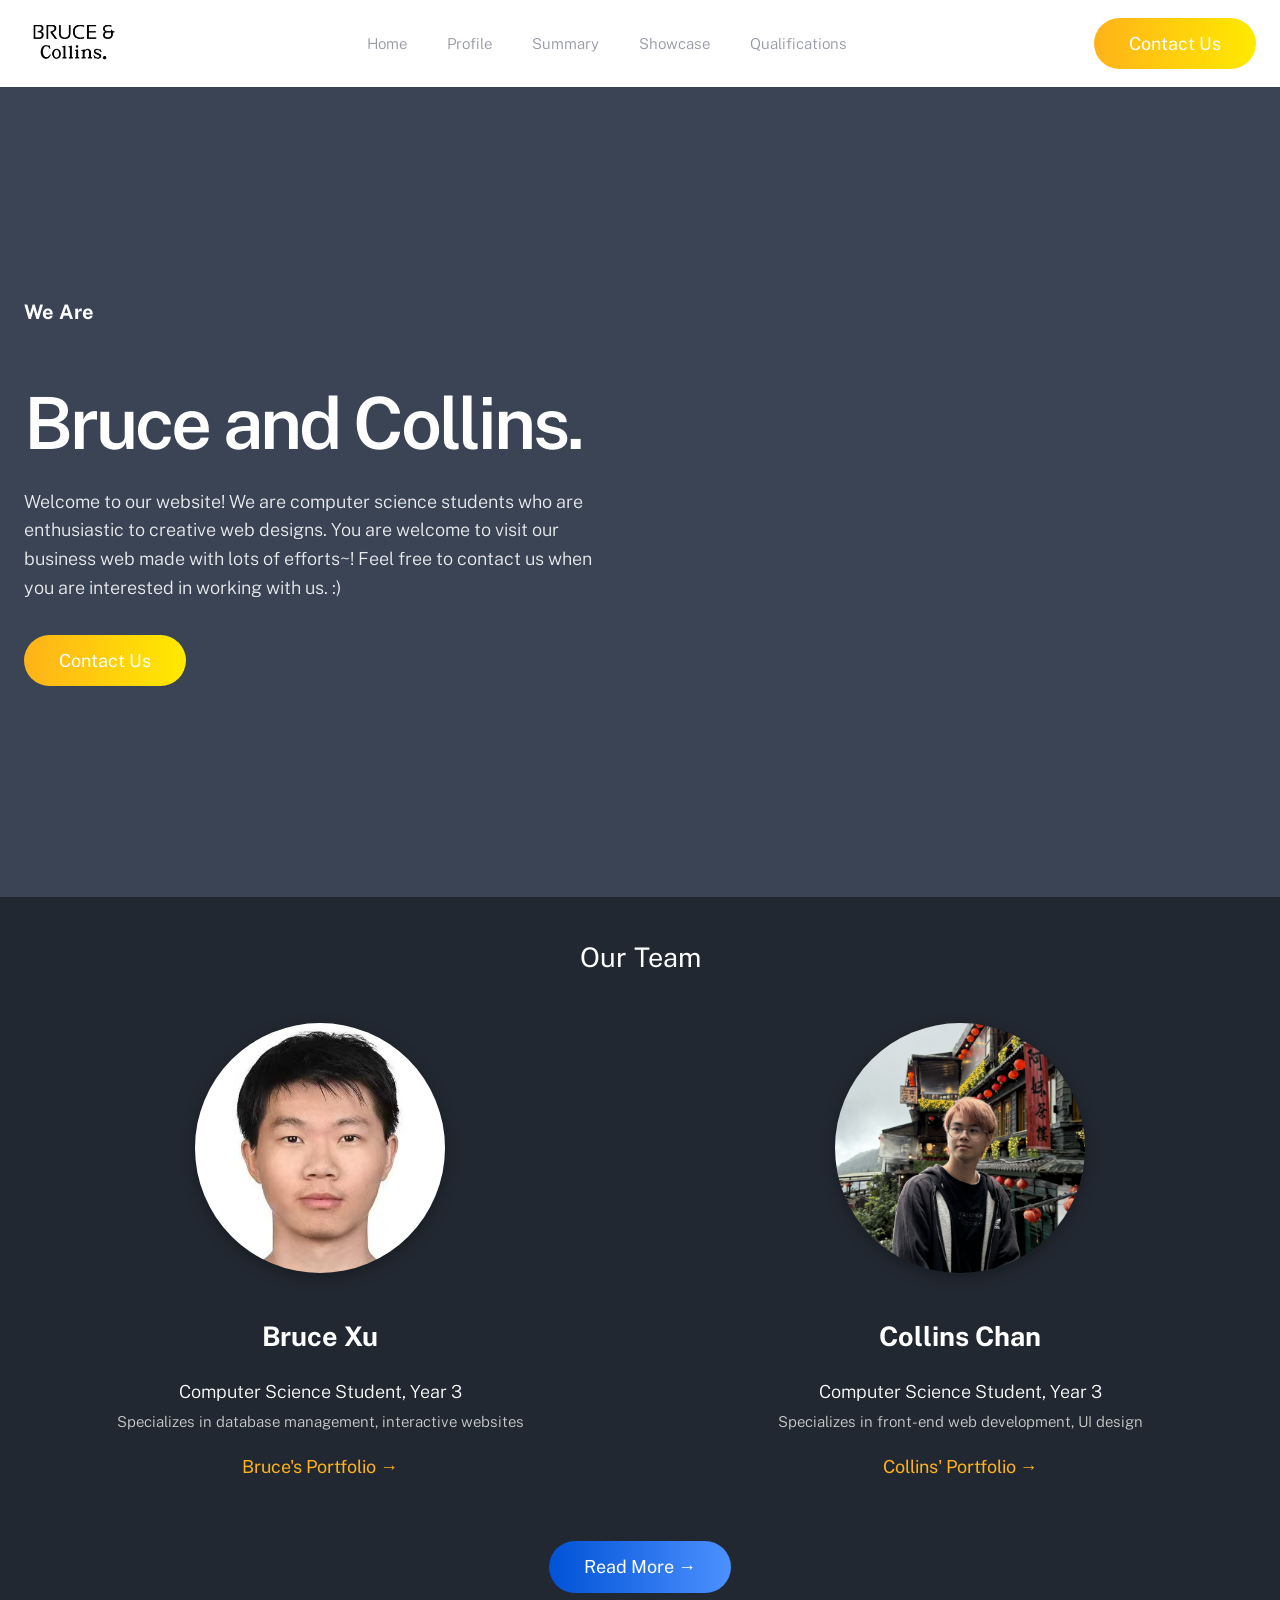
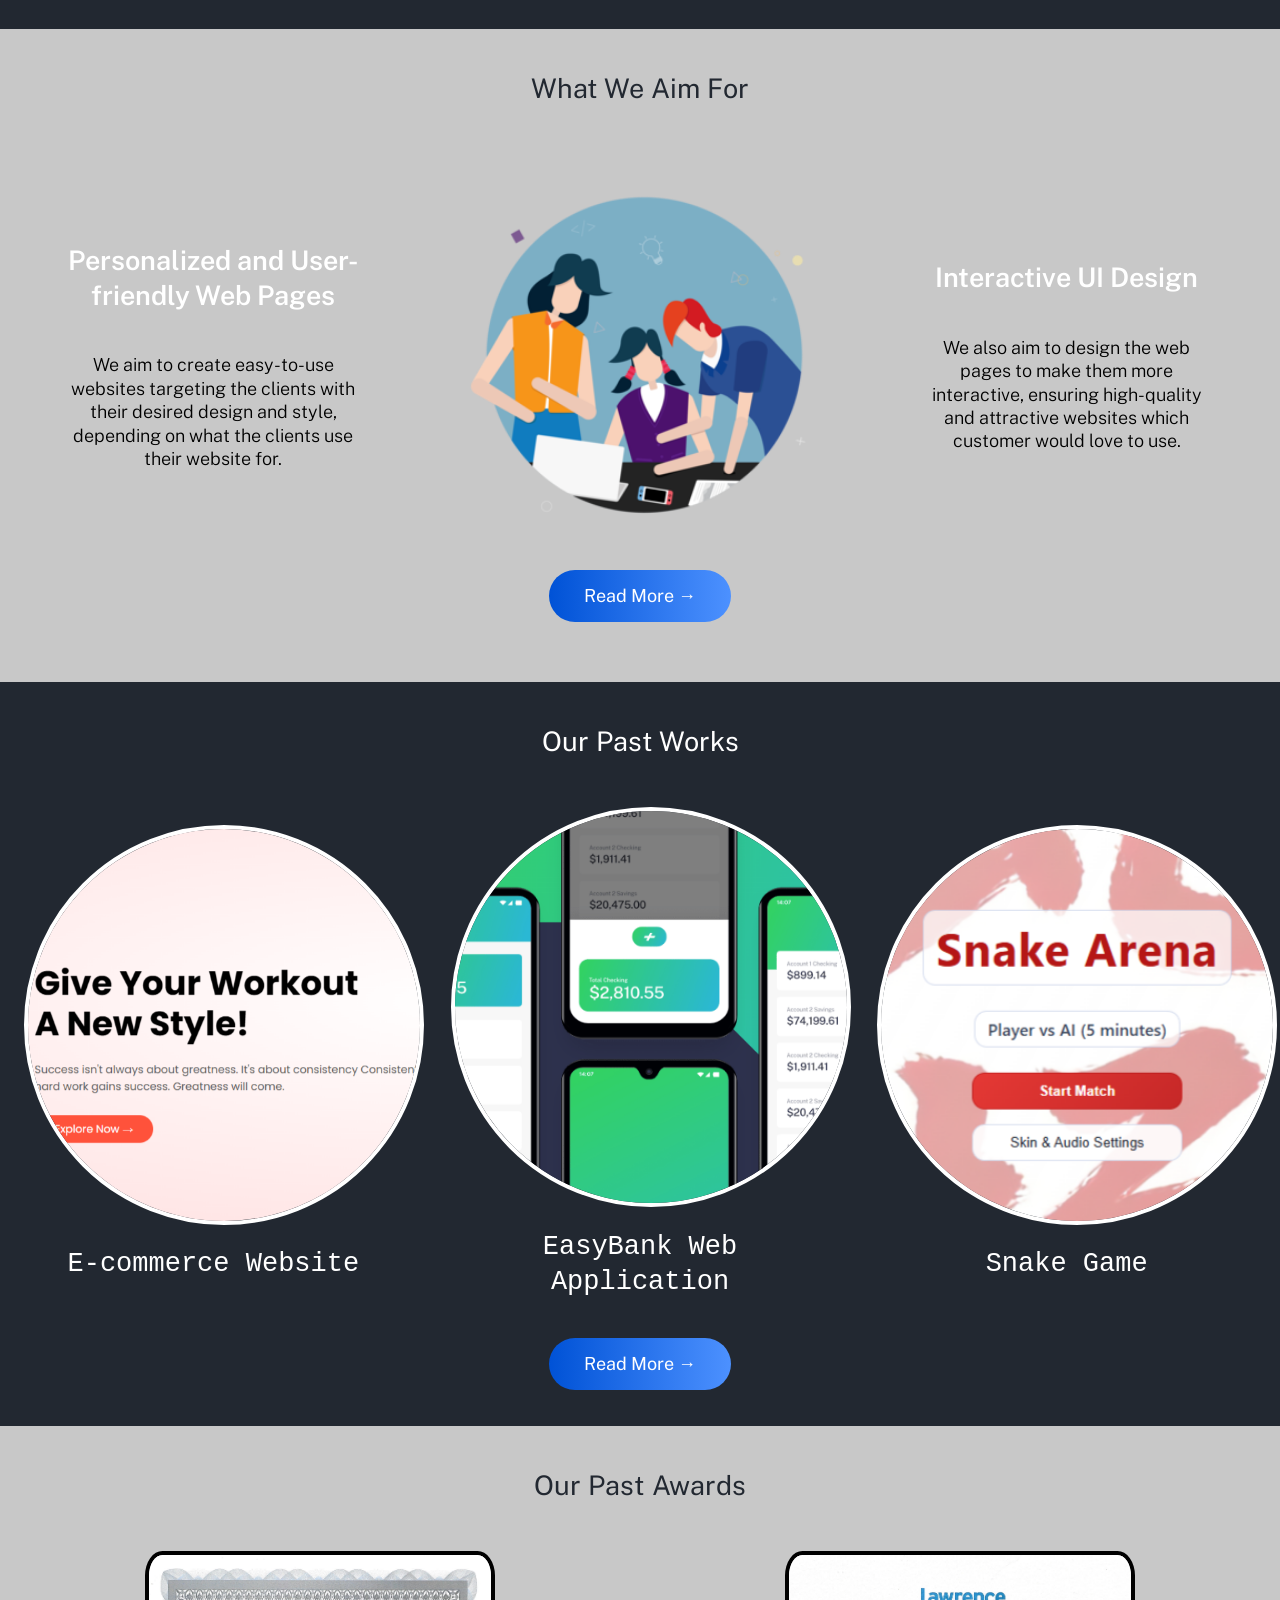
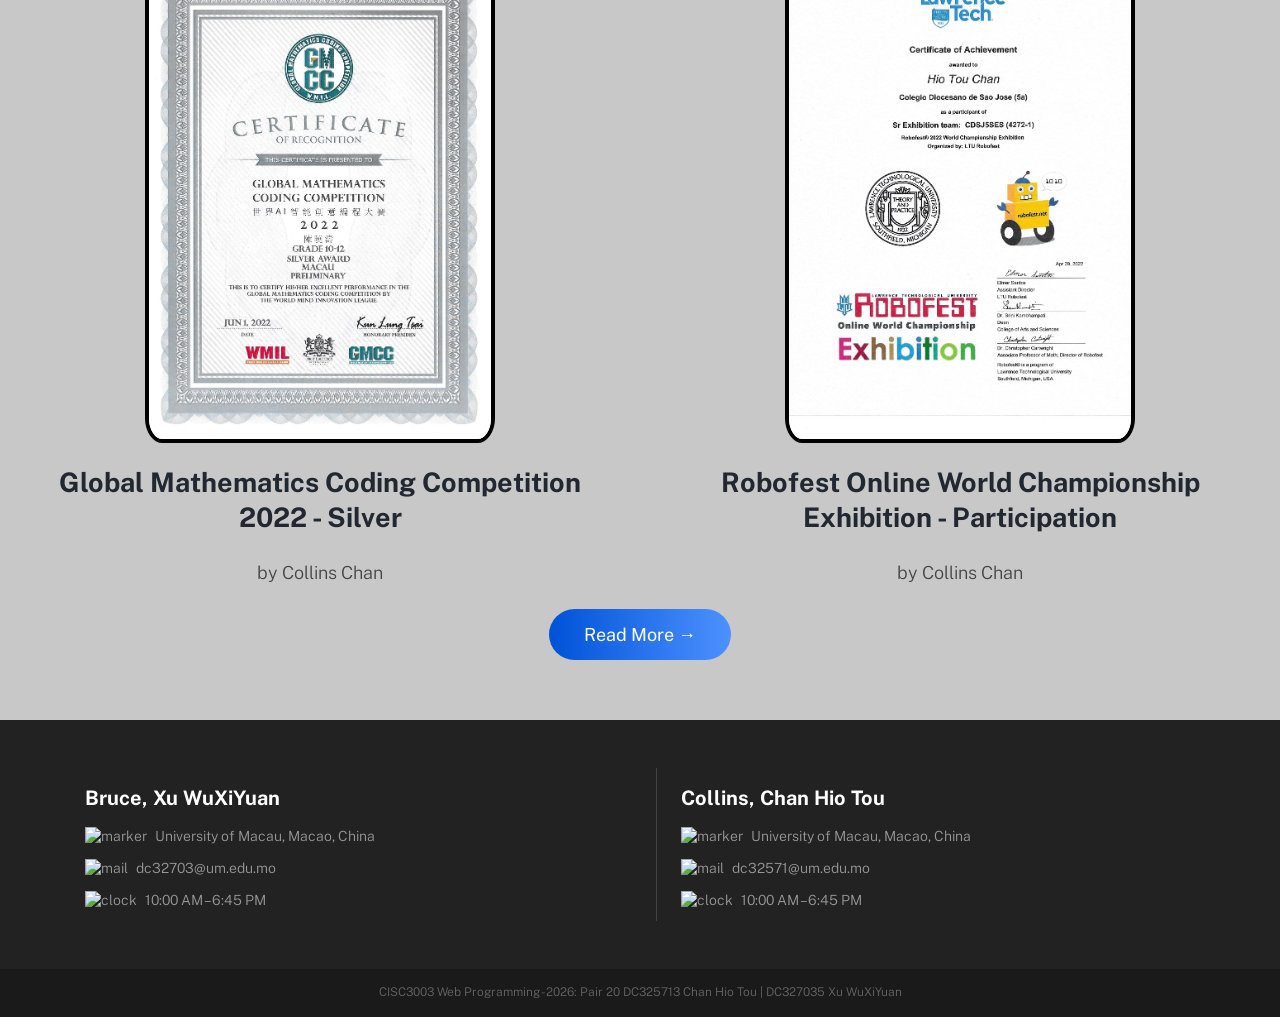
==== commit 3905c94e: "Fix Linking to CSS file in index.html" ====
--- a/index.html
+++ b/index.html
@@ -3,7 +3,7 @@
 <head>
     <meta charset="UTF-8">
     <meta name="viewport" content="width=device-width, initial-scale=1.0">
-    <link rel="stylesheet" href="//css/CISC3003-PairAssgn-Pair20-home.css">
+    <link rel="stylesheet" href="./css/CISC3003-PairAssgn-Pair20-home.css">
     <link href="https://fonts.googleapis.com/css2?family=Public+Sans:wght@300;400&display=swap" rel="stylesheet">
     <link rel="shortcut icon" href="./images/business/briefcase.png" type="image/x-icon">
     <link href="https://stackpath.bootstrapcdn.com/font-awesome/4.7.0/css/font-awesome.min.css" rel="stylesheet">
--- a/css/CISC3003-PairAssgn-Pair20-home.css
+++ b/css/CISC3003-PairAssgn-Pair20-home.css
@@ -0,0 +1,506 @@
+html {
+    font-size: 100%;
+    box-sizing: border-box;
+    background-color: hsl(0, 0%, 100%);
+    overflow-x: hidden;
+    scroll-behavior: smooth;
+}
+
+*, *::before, *::after {
+    box-sizing: inherit;
+}
+
+body {
+    margin: 0;
+    padding: 0;
+    font-family: "Public Sans", sans-serif;
+    font-size: 1rem;
+    font-weight: 300;
+    color: hsl(233, 8%, 62%);
+    line-height: 1.3;
+}
+
+@media (min-width: 64em) {
+    body { font-size: 1.125rem; }
+}
+
+body.noscroll { overflow: hidden; }
+
+a, a:visited, a:hover { text-decoration: none; }
+
+/* Layout & Utility Classes */
+.container {
+    padding-left: 1.5rem;
+    padding-right: 1.5rem;
+    max-width: 81.25rem;
+    margin: 0 auto;
+}
+
+.flex { display: flex; }
+.flex-jc-sb { justify-content: space-between; }
+.flex-jc-c { justify-content: center; }
+.flex-ai-c { align-items: center; }
+
+/* Buttons */
+button, .btn {
+    display: inline-block;
+    padding: 0.875rem 2.1875rem;
+    background: linear-gradient(to right, hsl(40, 100%, 55%), hsl(55, 100%, 50%));
+    border: 0;
+    border-radius: 50px;
+    cursor: pointer;
+    color: hsl(0, 0%, 100%);
+    font-weight: 400;
+    text-align: center;
+    transition: opacity 300ms ease-in-out, transform 300ms ease-in-out;
+}
+
+button:hover, .btn:hover {
+    opacity: 0.8;
+    transform: scale(1.05);
+}
+
+/* Visibility Utilities */
+@media (max-width: 63.9375em) {
+    .hide-for-mobile { display: none !important; }
+}
+@media (min-width: 64em) {
+    .hide-for-desktop { display: none !important; }
+}
+
+
+
+.has-fade { visibility: hidden; }
+
+@keyframes fade-in {
+    from { visibility: hidden; opacity: 0; }
+    1% { visibility: visible; opacity: 0; }
+    to { visibility: visible; opacity: 1; }
+}
+.fade-in { animation: fade-in 200ms ease-in-out forwards; }
+
+@keyframes fade-out {
+    from { visibility: visible; opacity: 1; }
+    99% { visibility: visible; opacity: 0; }
+    to { visibility: hidden; opacity: 0; }
+}
+.fade-out { animation: fade-out 200ms ease-in-out forwards; }
+
+@keyframes fadeInUp {
+    from {
+        opacity: 0;
+        transform: translate3d(0, 40px, 0);
+    }
+    to {
+        opacity: 1;
+        transform: translate3d(0, 0, 0);
+    }
+}
+
+@keyframes fadeInRight {
+    from {
+        opacity: 0;
+        transform: translate3d(-40px, 0, 0);
+    }
+    to {
+        opacity: 1;
+        transform: translate3d(0, 0, 0);
+    }
+}
+
+
+
+.header {
+    position: relative;
+    z-index: 999;
+}
+
+.header .overlay {
+    opacity: 0;
+    position: fixed;
+    top: 0; right: 0; bottom: 0; left: 0;
+    background-image: linear-gradient(hsl(233, 100%, 75%), transparent);
+    z-index: 998;
+}
+
+.header nav {
+    position: relative;
+    z-index: 1001;
+    background-color: hsl(0, 0%, 100%);
+    padding-top: 1.0625rem;
+    padding-bottom: 1.0625rem;
+}
+
+.header__logo img { height: 2.5rem; }
+@media (min-width: 64em) {
+    .header__logo img { height: 3rem; }
+}
+
+/* Hamburger Toggle */
+.header__toggle > span {
+    display: block;
+    width: 26px;
+    height: 2px;
+    background-color: hsl(233, 26%, 24%);
+    transition: all 300ms ease-in-out;
+    transform-origin: 5px 1px;
+}
+.header__toggle > span:not(:last-child) { margin-bottom: 4px; }
+
+/* Open State Animations */
+.header.open .header__toggle > span:first-child { transform: rotate(45deg); }
+.header.open .header__toggle > span:nth-child(2) { opacity: 0; }
+.header.open .header__toggle > span:last-child { transform: rotate(-45deg); }
+
+/* Mobile Menu Dropdown */
+.header__menu {
+    background: hsl(0, 0%, 100%);
+    margin-top: 1.5rem;
+    padding: 1.625rem;
+    border-radius: 5px;
+    position: absolute;
+    width: calc(100% - 3rem);
+    left: 50%;
+    transform: translateX(-50%);
+    z-index: 1000;
+}
+.header__menu a {
+    display: block;
+    color: hsl(233, 26%, 24%);
+    padding: 0.625rem;
+    text-align: center;
+    font-size: 1.125rem;
+}
+
+/* Desktop Links (Centered dynamically) */
+.header__links {
+    display: flex;
+    justify-content: center; /* Centers links between logo and CTA */
+    align-items: center;
+    flex: 1; 
+}
+.header__links a {
+    position: relative;
+    font-size: 0.9375rem;
+    color: hsl(233, 8%, 62%);
+    transition: color 300ms ease-in-out;
+    margin: 0 1.25rem;
+}
+.header__links a::before {
+    content: "";
+    display: block;
+    position: absolute;
+    height: 5px;
+    left: 0; 
+    right: 0; 
+    bottom: -10px;
+    background: linear-gradient(to right, hsl(40, 100%, 55%), hsl(55, 100%, 50%));
+    opacity: 0;
+    transition: opacity 300ms ease-in-out;
+}
+.header__links a:hover { color: hsl(233, 26%, 24%); }
+.header__links a:hover::before { opacity: 1; }
+
+
+
+.hero {
+    position: relative;
+    min-height: 500px;
+    height: 90vh;
+    display: flex;
+    align-items: center; /* Vertically centers content on all devices */
+}
+
+.bg {
+    position: absolute;
+    inset: 0;
+    background-repeat: no-repeat;
+    background-position: center;
+    background-size: cover;
+    z-index: -2;
+}
+
+.bg-overlay {
+    position: absolute;
+    inset: 0;
+    background-color: #3A4454; /* Creates text readability */
+    mix-blend-mode: multiply;
+    z-index: -1;
+}
+
+.auto-container {
+    width: 100%;
+    padding: 0 1.5rem;
+    margin: 0 auto;
+    max-width: 81.25rem;
+}
+
+.content-box {
+    text-align: center;
+    color: #fff;
+    max-width: 100%;
+}
+@media (min-width: 64em) {
+    .content-box {
+        text-align: left;
+        max-width: 600px;
+    }
+}
+
+.hero-top {
+    display: block;
+    font-size: 1.25rem;
+    font-weight: 700;
+    margin-bottom: 0.5rem;
+    color: #fff;
+    animation: fadeInUp 1s ease-in-out 0.6s forwards;
+}
+
+.hero-title {
+    color: #fff;
+    font-size: 2.5rem;
+    line-height: 1.1;
+    letter-spacing: -1px;
+    margin-bottom: 1.5rem;
+    font-weight: 600;
+    animation: fadeInUp 1s ease-in-out 0.6s forwards;
+}
+@media (min-width: 40em) { .hero-title { font-size: 3.5rem; } }
+@media (min-width: 64em) { .hero-title { font-size: 4.5rem; letter-spacing: -3px; } }
+
+.hero-desc {
+    color: rgba(255, 255, 255, 0.9);
+    margin-bottom: 2rem;
+    font-size: 1rem;
+    line-height: 1.6;
+    animation: fadeInUp 1s ease-in-out 0.6s forwards;
+}
+@media (min-width: 40em) { .hero-desc { font-size: 1.125rem; } }
+
+.hero__cta {
+    animation: fadeInUp 1s ease-in-out 0.6s forwards;
+}
+
+/* About Our Team*/
+
+.about, .showcase {
+	background: #222831;
+	padding-top: 20px;
+	padding-bottom: 36px;
+	text-align: center;
+	color: white;
+}
+
+.title-dark {
+	color: white;
+	margin-bottom: 3rem;
+	font-weight: 400;
+}
+
+.other__cta {
+    display: inline-block;
+    padding: 0.875rem 2.1875rem;
+    background: linear-gradient(to right, hsl(217, 100%, 42%), hsl(217, 100%, 65%));
+    border: 0;
+    border-radius: 50px;
+    cursor: pointer;
+    color: hsl(0, 0%, 100%);
+    font-weight: 400;
+    text-align: center;
+    animation: fadeInRight 300ms ease-in-out;
+    animation-timeline: view();
+    animation-range: entry 0% cover 20%;
+    margin-top: 1rem;
+}
+
+.summary, .qualification {
+    background: #c8c8c8;
+	padding-top: 20px;
+	padding-bottom: 60px;
+	text-align: center;
+	color: white;
+}
+
+.title-light {
+    color: #222831;
+    margin-bottom: 3rem;
+    font-weight: 400;
+}
+
+.row {
+	display: flex;
+	flex-wrap: wrap;
+	align-items: center;
+	justify-content: center;
+	gap: 3rem;
+	max-width: 81.25rem;
+	margin: 0 auto;
+	padding: 0 1.5rem;
+}
+
+.col-2 {
+	flex-basis: 100%;
+	min-width: 280px;
+	display: flex;
+	flex-direction: column;
+    align-items: center;
+	text-align: center;
+}
+@media (min-width: 40em) {
+	.col-2 {
+		flex: 1;
+	}
+}
+
+.col-2 h2 {
+    color: #fff;
+    margin-bottom: 0.5rem;
+}
+
+.col-2 p {
+    margin-bottom: 0.5rem;
+    font-size: 1.125rem;
+}
+
+.col-2 small {
+    display: block;
+    margin-bottom: 1.5rem;
+    color: #cccccc; /* Light gray for the sub-description */
+}
+
+.col-2 a {
+    color: hsl(40, 100%, 55%); /* Matches your gradient theme */
+    font-weight: 400;
+    transition: color 300ms ease-in-out;
+}
+
+.col-2 a:hover {
+    color: hsl(55, 100%, 50%);
+}
+
+.profile-img {
+	max-width: 250px;
+	border-radius: 50%;
+	margin-bottom: 1.5rem;
+	box-shadow: 0px 4px 15px rgba(0, 0, 0, 0.3);
+}
+
+.desc-black {
+    color: black;
+    padding: 0 2.5rem;
+}
+
+.col-3 {
+    flex-basis: 100%;
+    min-width: 280px;
+	display: flex;
+	flex-direction: column;
+    align-items: center;
+}
+@media (min-width: 64em) {
+    .col-3 {
+        flex-basis: 33%;
+        flex: 1;
+        min-width: 280px;
+	    display: flex;
+	    flex-direction: column;
+    }
+}
+
+.col-3 img {
+    width: 400px;
+}
+
+.subtitle-light {
+    color: #ffffff;
+    font-weight: 600;
+}
+
+.offer-name {
+    text-align: center;
+    font-family: 'Roboto Sans', monospace;
+    font-weight: 400;
+}
+
+.offer-img {
+    width: 300px;
+    border-radius: 50%;
+    border: 4px solid white;
+    margin: 0 auto;
+    display: block;
+    transition: transform 0.25s ease-in-out;
+    cursor: pointer;
+}
+.offer-img:hover {transform: scale(1.05);}
+
+@media (min-width: 64em) {
+    .offer {
+        display: block;
+    }
+}
+
+.award-img {
+	max-width: 350px;
+	margin: 0 auto;
+	display: block;
+	border: 4px solid black;
+	border-radius: 5%;
+}
+
+
+.site-footer {
+    padding: 3rem 1.5rem;
+    background: #222222;
+    color: #999999;
+    font-size: 0.875rem;
+    text-align: center;
+}
+
+#footer-container {
+    max-width: 69.375rem;
+    margin: 0 auto;
+}
+
+/* Stacks on mobile, sides-by-side on tablet/desktop */
+#footer-grid {
+    display: flex;
+    flex-direction: column;
+    gap: 2rem;
+}
+@media (min-width: 40em) {
+    .site-footer { text-align: left; }
+    #footer-grid {
+        flex-direction: row;
+        justify-content: space-between;
+    }
+    #left-footer-section, #right-footer-section { flex: 1; }
+    #left-footer-section { padding-right: 1.5rem; }
+    #right-footer-section { padding-left: 1.5rem; border-left: 1px solid #444; }
+}
+
+.footer-information h2 {
+    color: hsl(0, 0%, 100%);
+    font-size: 1.25rem;
+    margin-bottom: 1rem;
+}
+
+.footer-information p {
+    display: flex;
+    align-items: center;
+    justify-content: center;
+    margin-bottom: 0.75rem;
+}
+
+.footer-information p img { margin-right: 0.5rem; }
+
+@media (min-width: 40em) {
+    .footer-information p { justify-content: flex-start; }
+}
+
+.end-footer {
+    background-color: #1a1a1a;
+    color: #666;
+    text-align: center;
+    padding: 1rem;
+    font-size: 0.75rem;
+}
